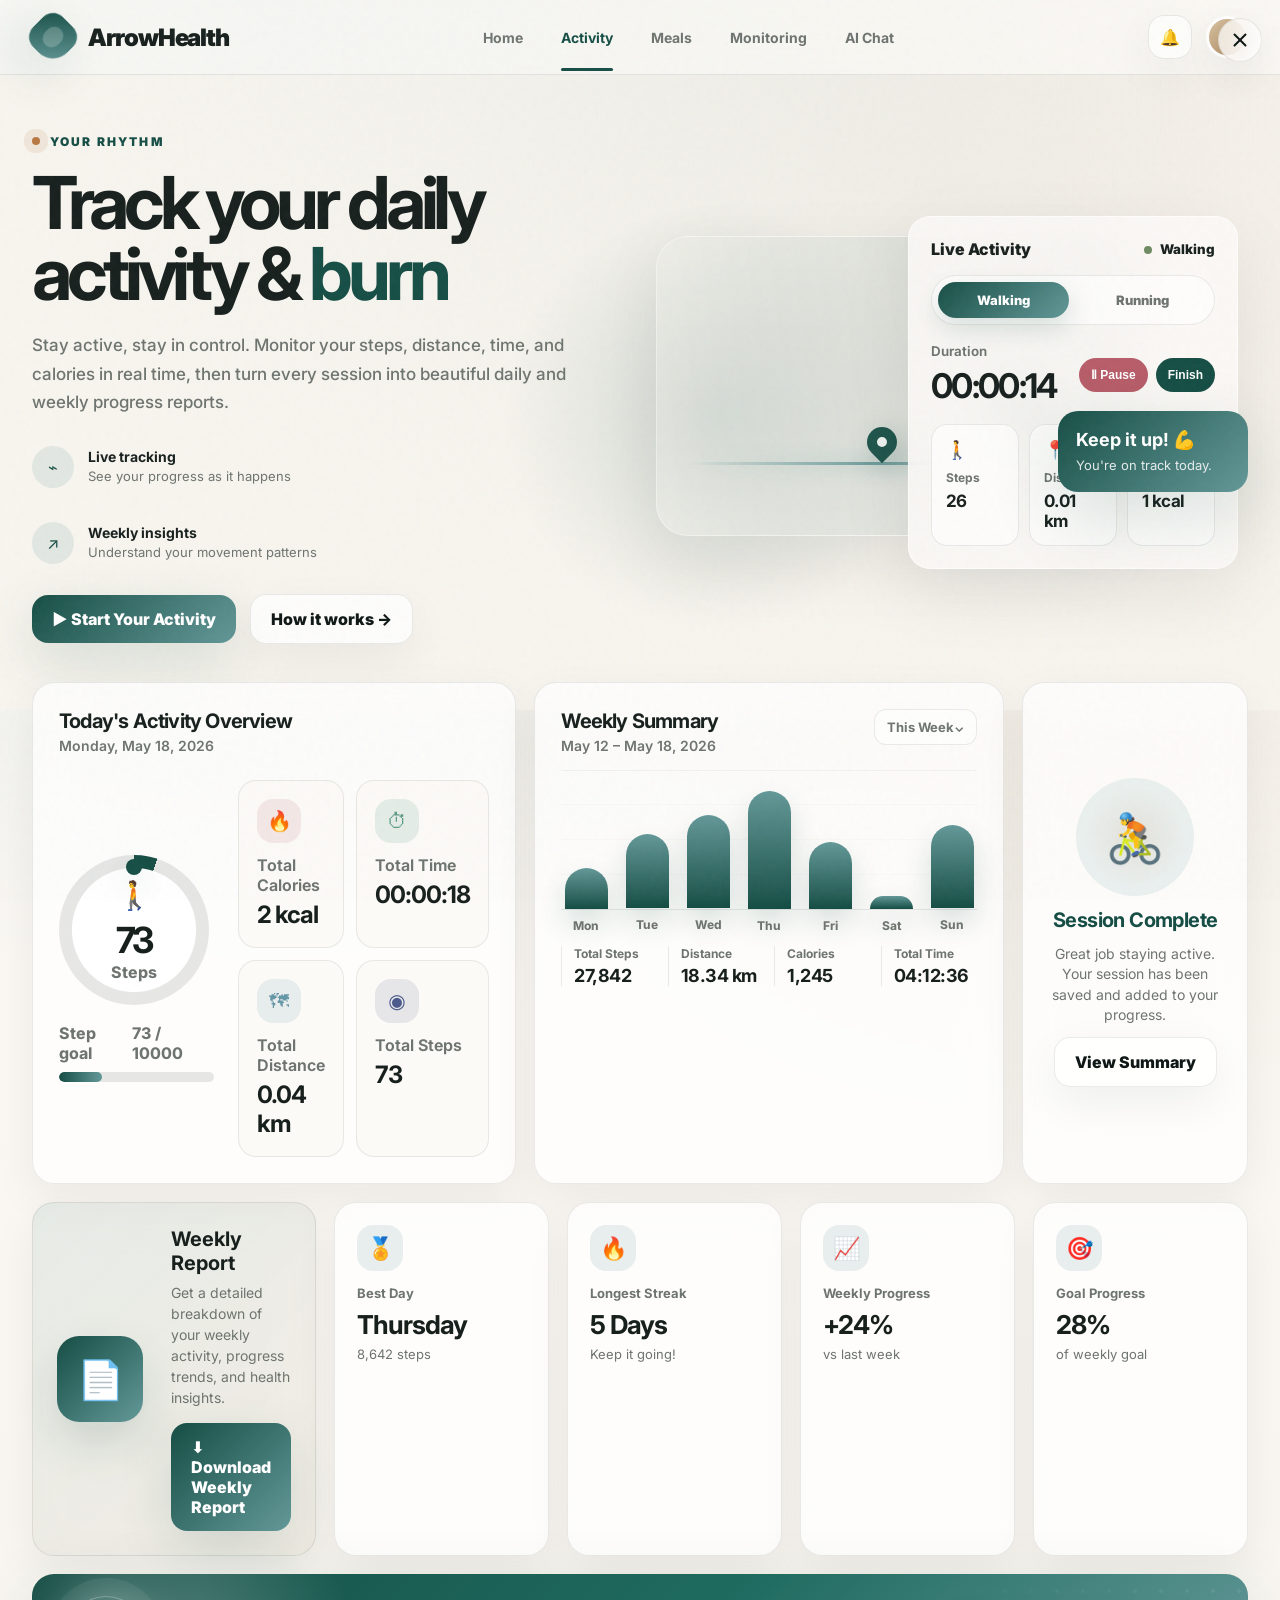
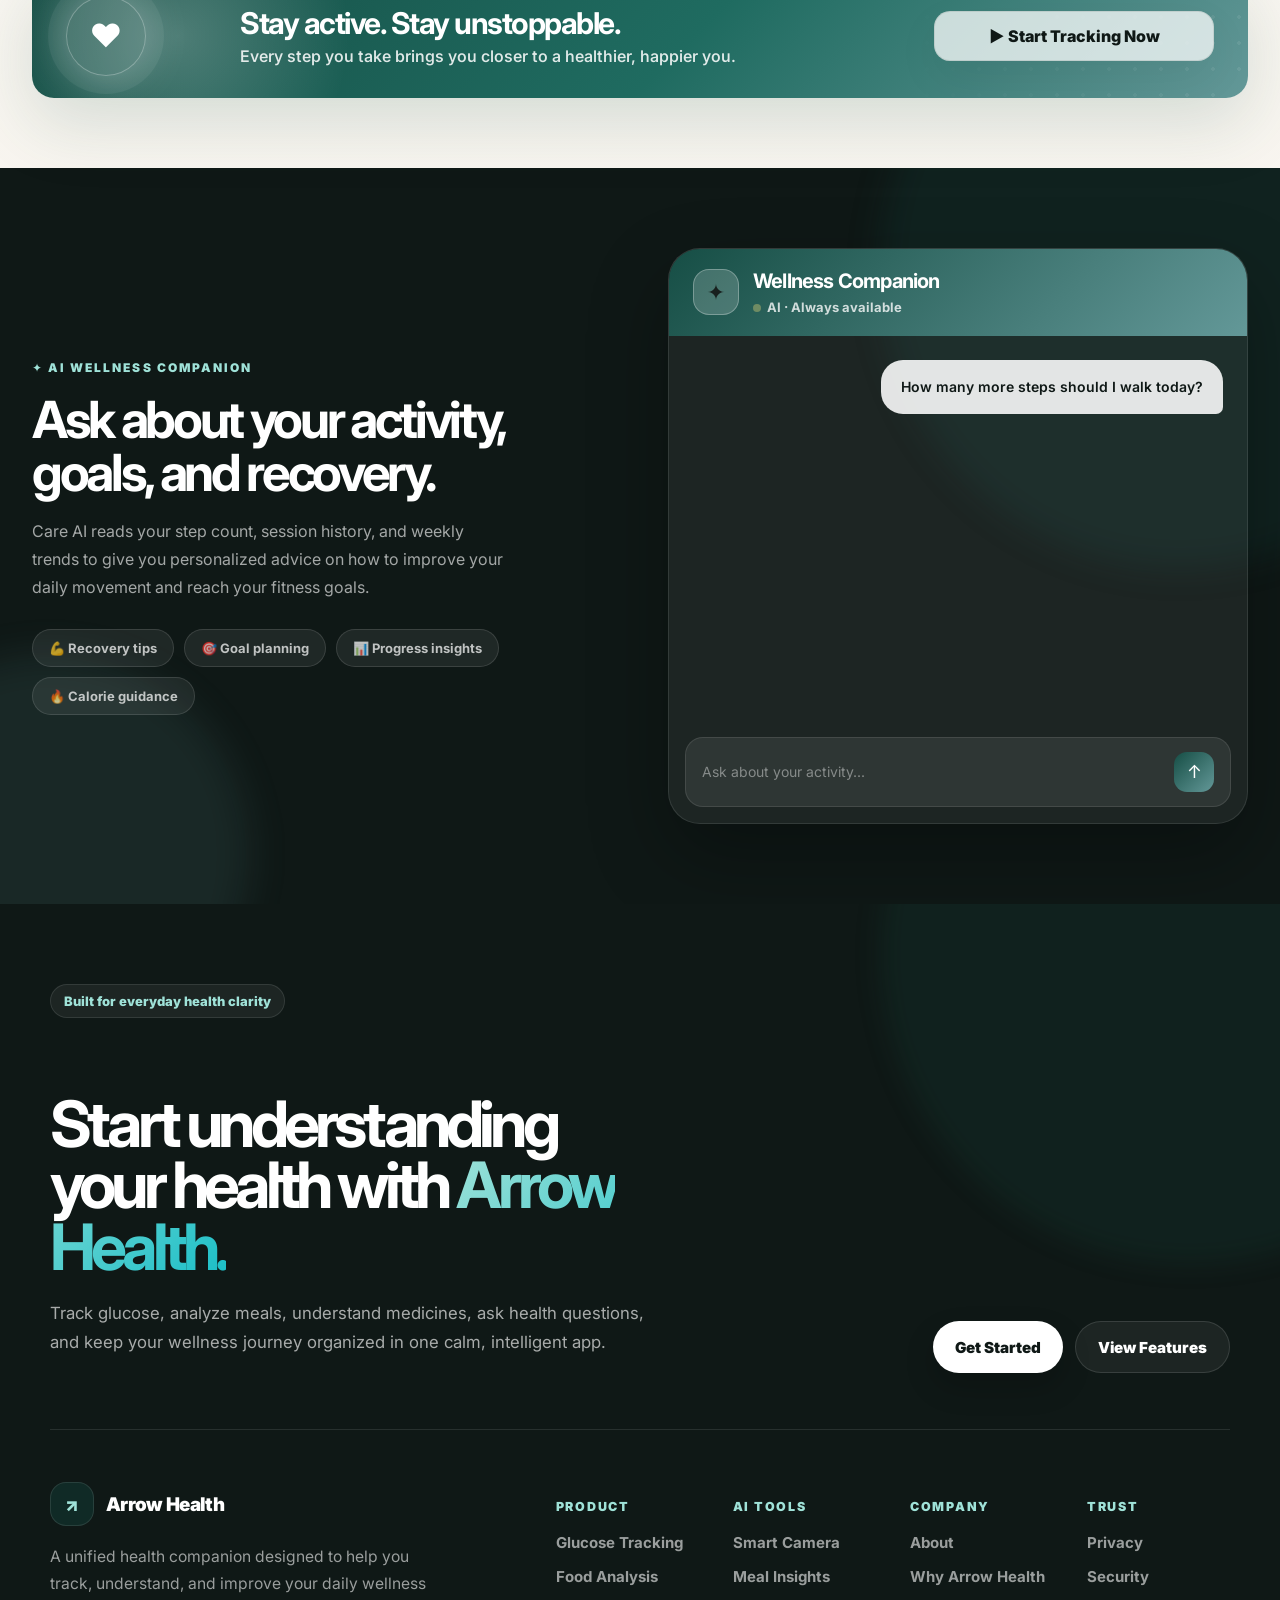
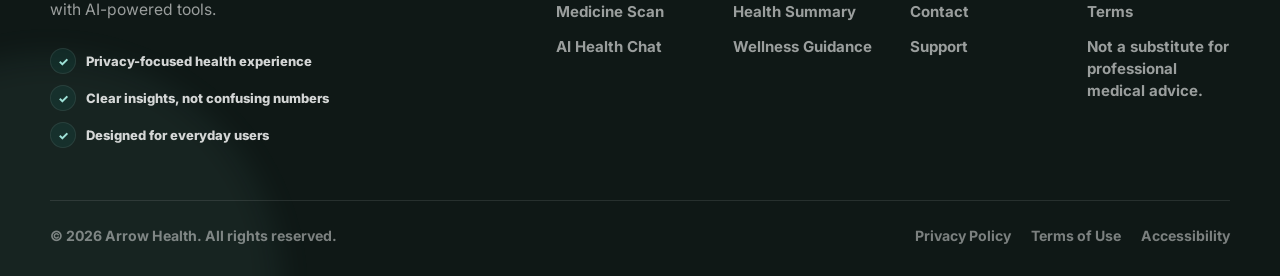
==== activity.html @ 24acc3f2 "added some improved features" ====
<!DOCTYPE html>
<html lang="en">
<head>
  <meta charset="UTF-8" />
  <meta name="viewport" content="width=device-width, initial-scale=1.0" />
  <title>ArrowHealth — Activity Tracking</title>
  <link rel="preconnect" href="https://fonts.googleapis.com">
  <link rel="preconnect" href="https://fonts.gstatic.com" crossorigin>
  <link href="https://fonts.googleapis.com/css2?family=Inter:wght@400;500;600;700;800;900&display=swap" rel="stylesheet">
  <style>
    :root {
      --bg-main: #F8F5EF;
      --bg-soft: #FCFAF7;
      --surface: #FFFFFF;
      --text-main: #18201E;
      --text-muted: #6E746F;
      --border-soft: rgba(24, 32, 30, 0.09);
      --brand-primary: #164E45;
      --brand-secondary: #A9855A;
      --brand-dark: #0F1816;
      --brand-glow: rgba(22, 78, 69, 0.16);
      --hero-active-color: #639898;
      --heart: #B75D69;
      --sleep: #4D5B8C;
      --activity: #B87942;
      --nutrition: #6F8B63;
      --hydration: #6697A7;
      --medicine: #5B9A86;
      --mood: #9A7BA8;
      --reports: #6D7680;
      --score: #B59B4A;
      --radius-lg: 32px;
      --radius-md: 22px;
      --radius-sm: 14px;
      --shadow-soft: 0 24px 70px rgba(15, 24, 22, 0.08);
      --shadow-card: 0 16px 45px rgba(15, 24, 22, 0.06);
    }

    * { box-sizing: border-box; }
    html { scroll-behavior: smooth; }

    body {
      margin: 0;
      font-family: Inter, system-ui, -apple-system, BlinkMacSystemFont, "Segoe UI", sans-serif;
      background:
        radial-gradient(circle at 20% 0%, rgba(99, 152, 152, 0.18), transparent 28%),
        radial-gradient(circle at 82% 10%, rgba(169, 133, 90, 0.14), transparent 26%),
        linear-gradient(180deg, var(--bg-soft) 0%, var(--bg-main) 56%, #F2EEE6 100%);
      color: var(--text-main);
      overflow-x: hidden;
    }

    a { color: inherit; text-decoration: none; }

    .page-noise {
      position: fixed;
      inset: 0;
      pointer-events: none;
      z-index: 50;
      opacity: 0.035;
      background-image: url("data:image/svg+xml,%3Csvg viewBox='0 0 200 200' xmlns='http://www.w3.org/2000/svg'%3E%3Cfilter id='n'%3E%3CfeTurbulence type='fractalNoise' baseFrequency='.8' numOctaves='3' stitchTiles='stitch'/%3E%3C/filter%3E%3Crect width='100%25' height='100%25' filter='url(%23n)'/%3E%3C/svg%3E");
    }

    /* ─── Close Button ─── */
    .close-btn {
      position: fixed;
      top: 18px;
      right: 18px;
      width: 44px;
      height: 44px;
      border-radius: 50%;
      background: rgba(255,255,255,0.72);
      border: 1px solid var(--border-soft);
      display: flex;
      align-items: center;
      justify-content: center;
      color: var(--brand-dark);
      z-index: 100;
      transition: all 0.3s cubic-bezier(0.4, 0, 0.2, 1);
      cursor: pointer;
      backdrop-filter: blur(12px);
      box-shadow: var(--shadow-card);
    }
    .close-btn:hover {
      background: var(--brand-primary);
      color: #fff;
      transform: rotate(90deg) scale(1.1);
      border-color: transparent;
      box-shadow: 0 12px 32px var(--brand-glow);
    }

    /* ─── Navbar ─── */
    .navbar {
      position: sticky;
      top: 0;
      z-index: 40;
      background: rgba(252, 250, 247, 0.78);
      backdrop-filter: blur(24px);
      border-bottom: 1px solid var(--border-soft);
    }

    .nav-inner {
      width: min(1320px, calc(100% - 64px));
      margin: 0 auto;
      height: 74px;
      display: flex;
      align-items: center;
      justify-content: space-between;
      gap: 28px;
    }

    .brand {
      display: flex;
      align-items: center;
      gap: 14px;
      font-size: 24px;
      font-weight: 900;
      letter-spacing: -0.045em;
    }

    .brand-mark {
      width: 42px;
      height: 42px;
      position: relative;
      border-radius: 14px 14px 20px 14px;
      background: linear-gradient(135deg, var(--brand-primary), var(--hero-active-color));
      box-shadow: 0 18px 48px var(--brand-glow);
      transform: rotate(45deg);
    }
    .brand-mark::after {
      content: "";
      position: absolute;
      inset: 10px 12px;
      border-radius: 999px;
      background: var(--bg-soft);
      opacity: 0.22;
    }

    .nav-links {
      display: flex;
      align-items: center;
      gap: 38px;
      color: var(--text-muted);
      font-size: 14px;
      font-weight: 700;
    }
    .nav-links a { position: relative; transition: color .25s ease; }
    .nav-links a:hover, .nav-links a.active { color: var(--brand-primary); }
    .nav-links a.active::after {
      content: "";
      position: absolute;
      left: 0; right: 0;
      bottom: -25px;
      height: 3px;
      border-radius: 999px;
      background: var(--brand-primary);
    }

    .nav-actions { display: flex; align-items: center; gap: 14px; }

    .icon-btn {
      width: 44px; height: 44px;
      border: 1px solid var(--border-soft);
      background: rgba(255,255,255,.56);
      border-radius: 16px;
      display: grid;
      place-items: center;
      color: var(--brand-dark);
      box-shadow: var(--shadow-card);
    }
    .profile-dot {
      width: 42px; height: 42px;
      border-radius: 50%;
      background: linear-gradient(135deg, #D9C3A2, var(--brand-secondary));
      border: 3px solid var(--surface);
      box-shadow: var(--shadow-card);
    }

    .btn {
      display: inline-flex;
      align-items: center;
      justify-content: center;
      gap: 10px;
      border: 0;
      cursor: pointer;
      border-radius: 16px;
      padding: 14px 20px;
      font-weight: 850;
      color: var(--brand-dark);
      background: rgba(255,255,255,.74);
      border: 1px solid var(--border-soft);
      box-shadow: var(--shadow-card);
      transition: transform .25s ease, box-shadow .25s ease;
    }
    .btn:hover { transform: translateY(-2px); box-shadow: 0 22px 60px rgba(15,24,22,.1); }
    .btn-primary {
      color: #fff;
      background: linear-gradient(135deg, var(--brand-primary), var(--hero-active-color));
      border: 0;
      box-shadow: 0 18px 54px var(--brand-glow);
    }

    /* ─── Hero ─── */
    .hero {
      position: relative;
      min-height: 520px;
      overflow: hidden;
      background:
        linear-gradient(90deg, rgba(248,245,239,.98) 0%, rgba(248,245,239,.78) 34%, rgba(248,245,239,.34) 68%, rgba(248,245,239,.1) 100%),
        linear-gradient(180deg, rgba(248,245,239,0) 0%, var(--bg-main) 100%),
        url("https://images.unsplash.com/photo-1500530855697-b586d89ba3ee?auto=format&fit=crop&w=2200&q=86") center right / cover;
    }
    .hero::before {
      content: "";
      position: absolute;
      inset: 0;
      background: radial-gradient(circle at 56% 54%, rgba(22,78,69,.15), transparent 27%);
      pointer-events: none;
    }

    .container { width: min(1320px, calc(100% - 64px)); margin: 0 auto; }

    .hero-inner {
      position: relative;
      z-index: 2;
      display: grid;
      grid-template-columns: 0.92fr 1.08fr;
      gap: 42px;
      align-items: center;
      min-height: 520px;
      padding: 54px 0 66px;
    }

    .eyebrow {
      display: inline-flex;
      align-items: center;
      gap: 10px;
      color: var(--brand-primary);
      font-size: 12px;
      letter-spacing: .18em;
      text-transform: uppercase;
      font-weight: 900;
      margin-bottom: 18px;
    }
    .eyebrow::before {
      content: "";
      width: 8px; height: 8px;
      border-radius: 50%;
      background: var(--activity);
      box-shadow: 0 0 0 8px rgba(184,121,66,.12);
    }

    h1 {
      margin: 0;
      font-size: clamp(48px, 5.7vw, 78px);
      line-height: .98;
      letter-spacing: -.07em;
      max-width: 680px;
    }
    h1 span { color: var(--brand-primary); }

    .hero-copy {
      margin: 22px 0 30px;
      max-width: 560px;
      color: var(--text-muted);
      font-size: 17px;
      line-height: 1.65;
      font-weight: 500;
    }

    .hero-feature-row { display: flex; gap: 34px; margin-bottom: 30px; flex-wrap: wrap; }
    .hero-feature { display: grid; grid-template-columns: 42px 1fr; gap: 14px; align-items: center; min-width: 210px; }
    .hero-feature-icon {
      width: 42px; height: 42px;
      display: grid; place-items: center;
      border-radius: 50%;
      color: var(--brand-primary);
      background: rgba(99,152,152,.15);
    }
    .hero-feature strong { display: block; margin-bottom: 3px; font-size: 14px; }
    .hero-feature span { display: block; color: var(--text-muted); font-size: 13px; line-height: 1.35; }

    .hero-actions { display: flex; align-items: center; gap: 14px; flex-wrap: wrap; }

    .hero-visual { position: relative; min-height: 420px; }
    .runner-wrap { position: absolute; inset: 0; display: flex; align-items: center; justify-content: center; }
    .runner-card {
      width: 470px; height: 300px;
      border-radius: var(--radius-lg);
      background:
        linear-gradient(180deg, rgba(255,255,255,.02), rgba(255,255,255,.08)),
        url("https://images.unsplash.com/photo-1476480862126-209bfaa8edc8?auto=format&fit=crop&w=1200&q=86") center / cover;
      box-shadow: var(--shadow-soft);
      overflow: hidden;
      position: relative;
      transform: translateX(-40px);
      animation: softFloat 7s ease-in-out infinite;
      border: 1px solid rgba(255,255,255,.4);
    }
    .runner-card::after {
      content: "";
      position: absolute;
      inset: 0;
      background: linear-gradient(90deg, rgba(248,245,239,.08), rgba(22,78,69,.16));
    }

    .route-line {
      position: absolute;
      left: 30px; right: 70px; bottom: 70px;
      height: 3px;
      background: linear-gradient(90deg, transparent, var(--hero-active-color), transparent);
      filter: drop-shadow(0 0 10px var(--hero-active-color));
      opacity: .9;
      animation: routeGlow 2.8s ease-in-out infinite;
    }
    .map-pin {
      position: absolute;
      width: 30px; height: 30px;
      border-radius: 50% 50% 50% 0;
      transform: rotate(-45deg);
      background: var(--brand-primary);
      box-shadow: 0 10px 28px rgba(22,78,69,.28);
      animation: pinBounce 2s ease-in-out infinite;
    }
    .map-pin::after {
      content: "";
      position: absolute;
      width: 10px; height: 10px;
      border-radius: 50%;
      background: #fff;
      left: 10px; top: 10px;
    }
    .pin-1 { left: 210px; bottom: 78px; }
    .pin-2 { right: 92px; bottom: 118px; animation-delay: .5s; }

    .live-card {
      position: absolute;
      right: 10px; top: 40px;
      width: 330px;
      padding: 22px;
      border-radius: var(--radius-md);
      background: rgba(252,250,247,.86);
      backdrop-filter: blur(24px);
      border: 1px solid rgba(255,255,255,.66);
      box-shadow: var(--shadow-soft);
      animation: floatCard 6s ease-in-out infinite;
    }
    .live-head {
      display: flex;
      justify-content: space-between;
      align-items: center;
      margin-bottom: 16px;
      font-weight: 850;
    }
    .status-dot {
      width: 8px; height: 8px;
      border-radius: 50%;
      background: var(--nutrition);
      display: inline-block;
      margin-right: 8px;
      animation: pulse 2s infinite;
    }
    .toggle {
      display: grid;
      grid-template-columns: 1fr 1fr;
      gap: 8px;
      padding: 6px;
      border-radius: 999px;
      border: 1px solid var(--border-soft);
      background: rgba(255,255,255,.66);
      margin-bottom: 18px;
    }
    .toggle span {
      padding: 10px 18px;
      border-radius: 999px;
      text-align: center;
      color: var(--text-muted);
      font-weight: 850;
      font-size: 13px;
    }
    .toggle span.active {
      color: #fff;
      background: linear-gradient(135deg, var(--brand-primary), var(--hero-active-color));
      box-shadow: 0 10px 24px var(--brand-glow);
    }
    .duration-row { display: flex; align-items: center; justify-content: space-between; gap: 18px; margin-bottom: 18px; }
    .duration small { display: block; color: var(--text-muted); margin-bottom: 6px; font-weight: 650; }
    .duration strong { display: block; font-size: 34px; letter-spacing: -.05em; }
    .mini-btns { display: flex; gap: 8px; }
    .mini-btn { padding: 10px 12px; border-radius: 999px; font-size: 12px; font-weight: 850; border: 0; cursor: pointer; }
    .mini-btn.stop { color: #fff; background: var(--heart); }
    .mini-btn.finish { color: #fff; background: var(--brand-primary); }
    .live-metrics { display: grid; grid-template-columns: repeat(3,1fr); gap: 10px; }
    .live-metric { padding: 14px; border-radius: 16px; background: rgba(255,255,255,.68); border: 1px solid var(--border-soft); }
    .live-metric .ico { color: var(--brand-primary); font-size: 18px; margin-bottom: 10px; }
    .live-metric span { display: block; color: var(--text-muted); font-size: 12px; margin-bottom: 6px; font-weight: 700; }
    .live-metric strong { font-size: 17px; letter-spacing: -.03em; }

    .note-card {
      position: absolute;
      right: 0; top: 235px;
      width: 190px;
      padding: 18px;
      border-radius: 20px;
      color: #fff;
      background: linear-gradient(135deg, var(--brand-primary), var(--hero-active-color));
      box-shadow: 0 24px 70px var(--brand-glow);
      animation: floatCard 6s ease-in-out infinite reverse;
    }
    .note-card strong { display: block; margin-bottom: 6px; font-size: 18px; }
    .note-card span { display: block; font-size: 13px; line-height: 1.4; opacity: .86; }

    /* ─── Dashboard ─── */
    .dashboard {
      padding: 30px 0 70px;
      margin-top: -58px;
      position: relative;
      z-index: 4;
    }
    .grid-top { display: grid; grid-template-columns: 1fr 1fr .48fr; gap: 18px; align-items: stretch; }
    .card {
      background: rgba(255,255,255,.74);
      border: 1px solid var(--border-soft);
      border-radius: var(--radius-md);
      box-shadow: var(--shadow-card);
      backdrop-filter: blur(20px);
    }
    .overview-card { padding: 26px; min-height: 258px; }
    .card-title { margin: 0 0 4px; font-size: 20px; letter-spacing: -.04em; }
    .card-subtitle { color: var(--text-muted); font-size: 14px; font-weight: 600; }

    .overview-layout { display: grid; grid-template-columns: 155px 1fr; gap: 24px; align-items: center; margin-top: 26px; }
    .step-ring {
      width: 150px; height: 150px;
      border-radius: 50%;
      display: grid; place-items: center;
      background:
        radial-gradient(circle at center, var(--surface) 58%, transparent 59%),
        conic-gradient(var(--brand-primary) 0deg 18deg, rgba(24,32,30,.1) 18deg 360deg);
      position: relative;
    }
    .step-ring::after {
      content: "";
      position: absolute;
      width: 16px; height: 16px;
      border-radius: 50%;
      background: var(--brand-primary);
      top: 4px;
      left: 50%;
      transform: translateX(-50%);
      box-shadow: 0 10px 28px var(--brand-glow);
    }
    .ring-content { text-align: center; }
    .ring-content .icon { font-size: 28px; color: var(--brand-primary); margin-bottom: 6px; }
    .ring-content strong { display: block; font-size: 36px; letter-spacing: -.06em; }
    .ring-content span { color: var(--text-muted); font-weight: 750; }

    .overview-mini-grid { display: grid; grid-template-columns: 1fr 1fr; gap: 12px; }
    .overview-mini { padding: 18px; border-radius: 18px; border: 1px solid var(--border-soft); background: var(--bg-soft); }
    .overview-mini .mini-icon { width: 44px; height: 44px; border-radius: 16px; display: grid; place-items: center; margin-bottom: 12px; font-size: 20px; }
    .calorie-icon { background: rgba(183,93,105,.12); color: var(--heart); }
    .time-icon { background: rgba(91,154,134,.15); color: var(--medicine); }
    .distance-icon { background: rgba(102,151,167,.14); color: var(--hydration); }
    .steps-icon { background: rgba(77,91,140,.13); color: var(--sleep); }
    .overview-mini span { display: block; color: var(--text-muted); font-weight: 650; margin-bottom: 5px; }
    .overview-mini strong { font-size: 24px; letter-spacing: -.04em; }

    .goal-row { margin-top: 18px; }
    .goal-head { display: flex; justify-content: space-between; color: var(--text-muted); font-weight: 750; margin-bottom: 9px; }
    .progress-track { height: 10px; border-radius: 999px; background: rgba(24,32,30,.1); overflow: hidden; }
    .progress-track span { display: block; height: 100%; width: 0; border-radius: inherit; background: linear-gradient(90deg, var(--brand-primary), var(--hero-active-color)); }

    .weekly-card { padding: 26px; min-height: 258px; }
    .weekly-head { display: flex; align-items: start; justify-content: space-between; gap: 20px; margin-bottom: 16px; }
    .select-pill { padding: 9px 12px; border-radius: 12px; border: 1px solid var(--border-soft); color: var(--text-muted); font-size: 13px; font-weight: 700; background: rgba(255,255,255,.6); }

    .bar-chart {
      height: 140px;
      display: grid;
      grid-template-columns: repeat(7,1fr);
      align-items: end;
      gap: 18px;
      padding: 10px 4px 0;
      border-bottom: 1px solid var(--border-soft);
      border-top: 1px solid rgba(24,32,30,.05);
      background: repeating-linear-gradient(to top, transparent, transparent 34px, rgba(24,32,30,.04) 35px);
    }
    .bar {
      position: relative;
      border-radius: 999px 999px 8px 8px;
      background: linear-gradient(180deg, var(--hero-active-color), var(--brand-primary));
      min-height: 10px;
      box-shadow: 0 14px 28px var(--brand-glow);
      transform-origin: bottom;
      transform: scaleY(0);
      opacity: 0;
    }
    .bar.animate { animation: barRise 1.2s ease forwards; }
    .bar::after {
      content: attr(data-day);
      position: absolute;
      left: 50%;
      bottom: -24px;
      transform: translateX(-50%);
      font-size: 12px;
      color: var(--text-muted);
      font-weight: 750;
    }

    .weekly-summary-row { display: grid; grid-template-columns: repeat(4,1fr); gap: 10px; margin-top: 36px; }
    .weekly-stat { padding-left: 12px; border-left: 1px solid var(--border-soft); }
    .weekly-stat span { display: block; color: var(--text-muted); font-size: 12px; margin-bottom: 4px; font-weight: 700; }
    .weekly-stat strong { font-size: 18px; letter-spacing: -.03em; }

    .session-card { padding: 24px; display: flex; flex-direction: column; align-items: center; justify-content: center; text-align: center; gap: 12px; min-height: 258px; }
    .session-illustration {
      width: 118px; height: 118px;
      border-radius: 50%;
      background: radial-gradient(circle, rgba(184,121,66,.12), transparent 60%), rgba(99,152,152,.12);
      display: grid; place-items: center;
      font-size: 48px;
      animation: wheelSpin 5s linear infinite;
    }
    .session-card h3 { color: var(--brand-primary); margin: 0; font-size: 20px; letter-spacing: -.03em; }
    .session-card p { margin: 0; color: var(--text-muted); font-size: 14px; line-height: 1.45; max-width: 220px; }

    .grid-bottom { margin-top: 18px; display: grid; grid-template-columns: 1.2fr repeat(4,1fr); gap: 18px; }
    .download-card { padding: 24px; display: grid; grid-template-columns: 92px 1fr; gap: 22px; align-items: center; background: linear-gradient(135deg, rgba(99,152,152,.12), rgba(169,133,90,.08)); }
    .report-icon { width: 86px; height: 86px; display: grid; place-items: center; border-radius: 22px; color: #fff; background: linear-gradient(135deg, var(--brand-primary), var(--hero-active-color)); box-shadow: 0 20px 44px var(--brand-glow); font-size: 38px; }
    .download-card h3 { margin: 0 0 7px; font-size: 20px; }
    .download-card p { margin: 0 0 15px; color: var(--text-muted); font-size: 14px; line-height: 1.5; }

    .small-stat { padding: 22px; min-height: 132px; }
    .small-stat .badge-icon { width: 46px; height: 46px; display: grid; place-items: center; border-radius: 16px; margin-bottom: 14px; background: rgba(99,152,152,.14); color: var(--brand-primary); font-size: 22px; }
    .small-stat span { display: block; color: var(--text-muted); font-size: 13px; font-weight: 700; margin-bottom: 8px; }
    .small-stat strong { font-size: 26px; letter-spacing: -.04em; }
    .small-stat p { margin: 6px 0 0; color: var(--text-muted); font-size: 13px; }

    .cta-strip {
      margin-top: 18px;
      min-height: 120px;
      border-radius: var(--radius-md);
      overflow: hidden;
      display: grid;
      grid-template-columns: 150px 1fr 280px;
      gap: 24px;
      align-items: center;
      padding: 22px 34px;
      color: #fff;
      background:
        radial-gradient(circle at 12% 50%, rgba(255,255,255,.23), transparent 16%),
        linear-gradient(135deg, var(--brand-primary), #1F6B60 54%, var(--hero-active-color));
      box-shadow: 0 24px 70px var(--brand-glow);
      position: relative;
    }
    .cta-strip::after {
      content: "";
      position: absolute;
      right: 0; bottom: 0;
      width: 360px; height: 120px;
      background-image: radial-gradient(circle, rgba(255,255,255,.3) 2px, transparent 2px);
      background-size: 26px 26px;
      opacity: .25;
      mask-image: linear-gradient(90deg, transparent, #000);
    }
    .heart-orb {
      width: 80px; height: 80px;
      border-radius: 50%;
      display: grid; place-items: center;
      background: rgba(255,255,255,.16);
      border: 1px solid rgba(255,255,255,.28);
      box-shadow: 0 0 0 18px rgba(255,255,255,.06), 0 0 44px rgba(255,255,255,.34);
      font-size: 32px;
      animation: heartPulse 2.2s ease-in-out infinite;
    }
    .cta-strip h2 { margin: 0 0 5px; font-size: 30px; letter-spacing: -.05em; }
    .cta-strip p { margin: 0; opacity: .86; font-weight: 550; }

    /* ─── AI Companion Chat Section ─── */
    .ai-section {
      padding: 80px 0;
      background: var(--brand-dark);
      position: relative;
      overflow: hidden;
    }
    .ai-section::before {
      content: "";
      position: absolute;
      width: 600px; height: 600px;
      right: -200px; top: -200px;
      border-radius: 50%;
      background: rgba(22,78,69,.2);
      filter: blur(16px);
      pointer-events: none;
    }
    .ai-section::after {
      content: "";
      position: absolute;
      width: 400px; height: 400px;
      left: -150px; bottom: -150px;
      border-radius: 50%;
      background: rgba(99,152,152,.12);
      filter: blur(18px);
      pointer-events: none;
    }
    .ai-inner {
      position: relative;
      z-index: 2;
      display: grid;
      grid-template-columns: 1fr 1fr;
      gap: 56px;
      align-items: center;
    }
    .ai-label {
      display: inline-flex;
      align-items: center;
      gap: 8px;
      color: #9FE2D8;
      font-size: 12px;
      letter-spacing: .17em;
      text-transform: uppercase;
      font-weight: 900;
      margin-bottom: 18px;
    }
    .ai-section h2 {
      color: #fff;
      font-size: clamp(32px, 4vw, 56px);
      line-height: 1.04;
      letter-spacing: -.065em;
      margin: 0 0 18px;
      max-width: 500px;
    }
    .ai-section p {
      color: rgba(255,255,255,.62);
      line-height: 1.75;
      font-size: 16px;
      max-width: 480px;
      margin: 0 0 28px;
    }
    .ai-chip-row { display: flex; flex-wrap: wrap; gap: 10px; }
    .ai-chip {
      padding: 10px 16px;
      border-radius: 999px;
      background: rgba(255,255,255,.07);
      border: 1px solid rgba(255,255,255,.12);
      color: rgba(255,255,255,.72);
      font-size: 13px;
      font-weight: 700;
    }

    /* ─── Chat UI ─── */
    .chat-panel {
      border-radius: 32px;
      overflow: hidden;
      background: rgba(255,255,255,.06);
      border: 1px solid rgba(255,255,255,.1);
      box-shadow: 0 32px 80px rgba(0,0,0,.3);
    }
    .chat-header {
      padding: 20px 24px;
      background: linear-gradient(135deg, #164E45, #639898);
      display: flex;
      align-items: center;
      gap: 14px;
    }
    .chat-ai-logo {
      width: 46px; height: 46px;
      border-radius: 16px;
      background: rgba(255,255,255,.18);
      border: 1px solid rgba(255,255,255,.28);
      display: grid; place-items: center;
      font-size: 22px;
    }
    .chat-header h3 { margin: 0 0 3px; color: #fff; font-size: 20px; letter-spacing: -.04em; }
    .chat-header span { color: rgba(255,255,255,.78); font-size: 13px; font-weight: 700; }
    .pulse-dot {
      width: 8px; height: 8px;
      border-radius: 50%;
      background: #6F8B63;
      display: inline-block;
      margin-right: 6px;
      animation: actPulse 2s infinite;
    }
    .chat-messages {
      padding: 24px;
      display: grid;
      gap: 14px;
      min-height: 260px;
    }
    .chat-bubble {
      padding: 16px 20px;
      border-radius: 22px;
      line-height: 1.6;
      font-size: 14px;
      font-weight: 600;
      max-width: 85%;
      opacity: 0;
      transform: translateY(16px) scale(.98);
    }
    .chat-bubble.user {
      margin-left: auto;
      color: var(--brand-dark);
      background: rgba(255,255,255,.88);
      border-bottom-right-radius: 7px;
    }
    .chat-bubble.ai {
      color: rgba(255,255,255,.92);
      background: rgba(22,78,69,.62);
      border: 1px solid rgba(255,255,255,.1);
      border-bottom-left-radius: 7px;
    }
    .chat-bubble.ai strong { color: #9FE2D8; }
    .chat-bubble.visible {
      animation: chatIn .7s cubic-bezier(0.34, 1.56, 0.64, 1) forwards;
    }
    .chat-input-row {
      margin: 0 16px 16px;
      padding: 14px 16px;
      border-radius: 18px;
      background: rgba(255,255,255,.08);
      border: 1px solid rgba(255,255,255,.1);
      display: flex;
      gap: 12px;
      align-items: center;
      color: rgba(255,255,255,.42);
      font-size: 14px;
    }
    .send-orb {
      width: 40px; height: 40px;
      border-radius: 13px;
      background: linear-gradient(135deg, var(--brand-primary), var(--hero-active-color));
      display: grid; place-items: center;
      color: #fff;
      font-size: 18px;
      margin-left: auto;
      flex-shrink: 0;
    }

    /* ─── Footer ─── */
    .arrow-footer {
      background: var(--brand-dark);
      color: white;
      padding: 80px 24px 32px;
      position: relative;
      overflow: hidden;
    }
    .arrow-footer::before {
      content: "";
      position: absolute;
      width: 620px; height: 620px;
      right: -220px; top: -260px;
      border-radius: 50%;
      background: rgba(22,78,69,.18);
      filter: blur(12px);
      pointer-events: none;
    }
    .arrow-footer::after {
      content: "";
      position: absolute;
      width: 460px; height: 460px;
      left: -180px; bottom: -240px;
      border-radius: 50%;
      background: rgba(159,226,216,.06);
      filter: blur(16px);
      pointer-events: none;
    }
    .footer-container { width: min(1180px, 100%); margin: 0 auto; position: relative; z-index: 2; }
    .footer-top { display: grid; grid-template-columns: 1.1fr 0.9fr; gap: 48px; align-items: end; padding-bottom: 56px; border-bottom: 1px solid rgba(255,255,255,.10); }
    .footer-eyebrow { display: inline-flex; align-items: center; gap: 8px; padding: 8px 13px; border-radius: 999px; background: rgba(255,255,255,.06); border: 1px solid rgba(255,255,255,.10); color: #9FE2D8; font-size: 13px; font-weight: 850; margin-bottom: 22px; }
    .footer-title { font-size: clamp(2.4rem, 5vw, 5.2rem); line-height: 0.96; letter-spacing: -0.075em; max-width: 780px; margin-bottom: 22px; font-weight: 700; }
    .footer-title span { background: linear-gradient(135deg, #9FE2D8, #18BEC7); -webkit-background-clip: text; -webkit-text-fill-color: transparent; background-clip: text; }
    .footer-description { color: rgba(255,255,255,.64); font-size: 1.05rem; line-height: 1.7; max-width: 620px; }
    .footer-cta-area { display: flex; justify-content: flex-end; gap: 12px; flex-wrap: wrap; }
    .footer-btn { display: inline-flex; align-items: center; justify-content: center; min-height: 52px; padding: 0 22px; border-radius: 999px; text-decoration: none; font-weight: 900; font-size: 0.95rem; transition: transform .25s ease, box-shadow .25s ease; white-space: nowrap; }
    .footer-btn.primary { background: white; color: var(--brand-dark); box-shadow: 0 14px 30px rgba(0,0,0,.2); }
    .footer-btn.primary:hover { transform: translateY(-2px); box-shadow: 0 18px 40px rgba(0,0,0,.3); }
    .footer-btn.secondary { color: white; background: rgba(255,255,255,.06); border: 1px solid rgba(255,255,255,.12); }
    .footer-btn.secondary:hover { transform: translateY(-2px); background: rgba(255,255,255,.10); }
    .footer-main { display: grid; grid-template-columns: 1.2fr 1.8fr; gap: 56px; padding: 52px 0; border-bottom: 1px solid rgba(255,255,255,.10); }
    .footer-brand { max-width: 390px; }
    .footer-logo { display: flex; align-items: center; gap: 12px; font-size: 1.18rem; font-weight: 950; letter-spacing: -0.035em; margin-bottom: 18px; }
    .footer-logo-mark { width: 44px; height: 44px; border-radius: 16px; display: grid; place-items: center; background: rgba(22,78,69,.35); border: 1px solid rgba(255,255,255,.10); color: #9FE2D8; font-weight: 950; font-size: 18px; }
    .footer-brand p { color: rgba(255,255,255,.58); font-size: 0.98rem; line-height: 1.7; margin-bottom: 24px; }
    .footer-trust-list { display: grid; gap: 11px; }
    .footer-trust-item { display: flex; align-items: center; gap: 10px; color: rgba(255,255,255,.82); font-size: 13px; font-weight: 800; }
    .footer-trust-dot { width: 26px; height: 26px; border-radius: 50%; display: grid; place-items: center; background: rgba(22,78,69,.30); color: #9FE2D8; border: 1px solid rgba(255,255,255,.08); font-size: 12px; flex: 0 0 auto; }
    .footer-links-grid { display: grid; grid-template-columns: repeat(4,1fr); gap: 34px; }
    .footer-col h4 { font-size: 0.78rem; text-transform: uppercase; letter-spacing: 0.14em; color: #9FE2D8; margin-bottom: 18px; font-weight: 900; }
    .footer-col a, .footer-col span { display: block; color: rgba(255,255,255,.58); text-decoration: none; font-size: 0.94rem; font-weight: 700; margin-bottom: 13px; line-height: 1.45; transition: color .2s ease, transform .2s ease; }
    .footer-col a:hover { color: white; transform: translateX(2px); }
    .footer-bottom-bar { display: flex; justify-content: space-between; align-items: center; gap: 20px; padding-top: 26px; color: rgba(255,255,255,.45); font-size: 0.88rem; font-weight: 700; }
    .footer-bottom-links { display: flex; gap: 20px; flex-wrap: wrap; }
    .footer-bottom-links a { color: rgba(255,255,255,.45); text-decoration: none; transition: color .2s ease; }
    .footer-bottom-links a:hover { color: white; }

    /* ─── Animations ─── */
    @keyframes softFloat {
      0%, 100% { transform: translateX(-40px) translateY(0); }
      50% { transform: translateX(-40px) translateY(-14px); }
    }
    @keyframes floatCard {
      0%, 100% { transform: translateY(0); }
      50% { transform: translateY(-12px); }
    }
    @keyframes pulse {
      0% { box-shadow: 0 0 0 0 rgba(111,139,99,.58); }
      70% { box-shadow: 0 0 0 12px rgba(111,139,99,0); }
      100% { box-shadow: 0 0 0 0 rgba(111,139,99,0); }
    }
    @keyframes actPulse {
      0% { box-shadow: 0 0 0 0 rgba(111,139,99,.7); }
      70% { box-shadow: 0 0 0 10px rgba(111,139,99,0); }
      100% { box-shadow: 0 0 0 0 rgba(111,139,99,0); }
    }
    @keyframes routeGlow {
      0%, 100% { opacity: .45; transform: scaleX(.8); }
      50% { opacity: 1; transform: scaleX(1); }
    }
    @keyframes pinBounce {
      0%, 100% { translate: 0 0; }
      50% { translate: 0 -8px; }
    }
    @keyframes growWidth {
      from { width: 0; }
      to { width: 28%; }
    }
    @keyframes barRise {
      from { transform: scaleY(0); opacity: .2; }
      to { transform: scaleY(1); opacity: 1; }
    }
    @keyframes wheelSpin {
      0%, 100% { transform: rotate(0deg) scale(1); }
      50% { transform: rotate(4deg) scale(1.04); }
    }
    @keyframes heartPulse {
      0%, 100% { transform: scale(1); }
      50% { transform: scale(1.06); }
    }
    @keyframes chatIn {
      to { opacity: 1; transform: translateY(0) scale(1); }
    }
    .reveal { opacity: 0; transform: translateY(24px); animation: reveal .9s ease forwards; }
    .delay-1 { animation-delay: .12s; }
    .delay-2 { animation-delay: .24s; }
    .delay-3 { animation-delay: .36s; }
    @keyframes reveal { to { opacity: 1; transform: translateY(0); } }

    /* ─── Responsive ─── */
    @media (max-width: 1100px) {
      .nav-links { display: none; }
      .hero-inner, .ai-inner { grid-template-columns: 1fr; }
      .hero-visual { min-height: 500px; }
      .grid-top { grid-template-columns: 1fr; }
      .grid-bottom { grid-template-columns: 1fr 1fr; }
      .cta-strip { grid-template-columns: 100px 1fr; }
      .footer-top, .footer-main { grid-template-columns: 1fr; }
      .footer-cta-area { justify-content: flex-start; }
      .footer-links-grid { grid-template-columns: repeat(2,1fr); }
    }
    @media (max-width: 720px) {
      .container, .nav-inner { width: min(100% - 28px, 1320px); }
      .nav-actions .icon-btn, .nav-actions .profile-dot { display: none; }
      .hero { min-height: auto; }
      .hero-inner { min-height: auto; padding: 42px 0 70px; }
      .hero-visual { display: none; }
      h1 { font-size: 48px; }
      .overview-layout { grid-template-columns: 1fr; }
      .overview-mini-grid { grid-template-columns: 1fr; }
      .weekly-summary-row { grid-template-columns: 1fr 1fr; }
      .grid-bottom { grid-template-columns: 1fr; }
      .download-card { grid-template-columns: 1fr; }
      .cta-strip { grid-template-columns: 1fr; text-align: center; justify-items: center; }
      .footer-links-grid { grid-template-columns: 1fr; }
      .footer-bottom-bar { flex-direction: column; align-items: flex-start; }
    }
  </style>
</head>
<body>
  <div class="page-noise"></div>

  <!-- Animated Close Button -->
  <a href="index.html" class="close-btn" aria-label="Close">
    <svg width="22" height="22" viewBox="0 0 24 24" fill="none" stroke="currentColor" stroke-width="2.2" stroke-linecap="round" stroke-linejoin="round">
      <line x1="18" y1="6" x2="6" y2="18"></line>
      <line x1="6" y1="6" x2="18" y2="18"></line>
    </svg>
  </a>

  <header class="navbar">
    <div class="nav-inner">
      <a class="brand" href="index.html">
        <span class="brand-mark"></span>
        <span>ArrowHealth</span>
      </a>
      <nav class="nav-links">
        <a href="index.html">Home</a>
        <a href="#" class="active">Activity</a>
        <a href="meal_estimation.html">Meals</a>
        <a href="glucose.html">Monitoring</a>
        <a href="ai_wellness.html">AI Chat</a>
      </nav>
      <div class="nav-actions">
        <div class="icon-btn">🔔</div>
        <div class="profile-dot"></div>
      </div>
    </div>
  </header>

  <main>
    <!-- ─── Hero ─── -->
    <section class="hero">
      <div class="container hero-inner">
        <div class="hero-copy-block reveal">
          <div class="eyebrow">Your Rhythm</div>
          <h1>Track your daily activity & <span>burn</span></h1>
          <p class="hero-copy">
            Stay active, stay in control. Monitor your steps, distance, time, and calories in real time, then turn every session into beautiful daily and weekly progress reports.
          </p>
          <div class="hero-feature-row">
            <div class="hero-feature">
              <div class="hero-feature-icon">⌁</div>
              <div><strong>Live tracking</strong><span>See your progress as it happens</span></div>
            </div>
            <div class="hero-feature">
              <div class="hero-feature-icon">↗</div>
              <div><strong>Weekly insights</strong><span>Understand your movement patterns</span></div>
            </div>
          </div>
          <div class="hero-actions">
            <a href="#dashboard" class="btn btn-primary">▶ Start Your Activity</a>
            <a href="#reports" class="btn">How it works →</a>
          </div>
        </div>

        <div class="hero-visual reveal delay-1">
          <div class="runner-wrap">
            <div class="runner-card">
              <div class="route-line"></div>
              <div class="map-pin pin-1"></div>
              <div class="map-pin pin-2"></div>
            </div>
          </div>
          <div class="live-card">
            <div class="live-head">
              <span>Live Activity</span>
              <small><span class="status-dot"></span>Walking</small>
            </div>
            <div class="toggle">
              <span class="active">Walking</span>
              <span>Running</span>
            </div>
            <div class="duration-row">
              <div class="duration">
                <small>Duration</small>
                <strong>00:00:14</strong>
              </div>
              <div class="mini-btns">
                <button class="mini-btn stop">Ⅱ Pause</button>
                <button class="mini-btn finish">Finish</button>
              </div>
            </div>
            <div class="live-metrics">
              <div class="live-metric"><div class="ico">🚶</div><span>Steps</span><strong>26</strong></div>
              <div class="live-metric"><div class="ico">📍</div><span>Distance</span><strong>0.01 km</strong></div>
              <div class="live-metric"><div class="ico">🔥</div><span>Calories</span><strong>1 kcal</strong></div>
            </div>
          </div>
          <div class="note-card">
            <strong>Keep it up! 💪</strong>
            <span>You're on track today.</span>
          </div>
        </div>
      </div>
    </section>

    <!-- ─── Dashboard ─── -->
    <section class="dashboard" id="dashboard">
      <div class="container">
        <div class="grid-top">
          <article class="card overview-card reveal">
            <h2 class="card-title">Today's Activity Overview</h2>
            <div class="card-subtitle">Monday, May 18, 2026</div>
            <div class="overview-layout">
              <div>
                <div class="step-ring">
                  <div class="ring-content">
                    <div class="icon">🚶</div>
                    <strong>73</strong>
                    <span>Steps</span>
                  </div>
                </div>
                <div class="goal-row">
                  <div class="goal-head"><span>Step goal</span><span>73 / 10000</span></div>
                  <div class="progress-track"><span class="progress-bar-fill"></span></div>
                </div>
              </div>
              <div class="overview-mini-grid">
                <div class="overview-mini"><div class="mini-icon calorie-icon">🔥</div><span>Total Calories</span><strong>2 kcal</strong></div>
                <div class="overview-mini"><div class="mini-icon time-icon">⏱</div><span>Total Time</span><strong>00:00:18</strong></div>
                <div class="overview-mini"><div class="mini-icon distance-icon">🗺</div><span>Total Distance</span><strong>0.04 km</strong></div>
                <div class="overview-mini"><div class="mini-icon steps-icon">◉</div><span>Total Steps</span><strong>73</strong></div>
              </div>
            </div>
          </article>

          <article class="card weekly-card reveal delay-1">
            <div class="weekly-head">
              <div>
                <h2 class="card-title">Weekly Summary</h2>
                <div class="card-subtitle">May 12 – May 18, 2026</div>
              </div>
              <div class="select-pill">This Week⌄</div>
            </div>
            <div class="bar-chart">
              <div class="bar" data-day="Mon" style="height:32%" data-delay="0.05"></div>
              <div class="bar" data-day="Tue" style="height:58%" data-delay="0.1"></div>
              <div class="bar" data-day="Wed" style="height:73%" data-delay="0.15"></div>
              <div class="bar" data-day="Thu" style="height:92%" data-delay="0.2"></div>
              <div class="bar" data-day="Fri" style="height:52%" data-delay="0.25"></div>
              <div class="bar" data-day="Sat" style="height:10%" data-delay="0.3"></div>
              <div class="bar" data-day="Sun" style="height:65%" data-delay="0.35"></div>
            </div>
            <div class="weekly-summary-row">
              <div class="weekly-stat"><span>Total Steps</span><strong>27,842</strong></div>
              <div class="weekly-stat"><span>Distance</span><strong>18.34 km</strong></div>
              <div class="weekly-stat"><span>Calories</span><strong>1,245</strong></div>
              <div class="weekly-stat"><span>Total Time</span><strong>04:12:36</strong></div>
            </div>
          </article>

          <article class="card session-card reveal delay-2">
            <div class="session-illustration">🚴</div>
            <h3>Session Complete</h3>
            <p>Great job staying active. Your session has been saved and added to your progress.</p>
            <a href="#" class="btn">View Summary</a>
          </article>
        </div>

        <div class="grid-bottom" id="reports">
          <article class="card download-card reveal delay-1">
            <div class="report-icon">📄</div>
            <div>
              <h3>Weekly Report</h3>
              <p>Get a detailed breakdown of your weekly activity, progress trends, and health insights.</p>
              <a href="#" class="btn btn-primary">⬇ Download Weekly Report</a>
            </div>
          </article>
          <article class="card small-stat reveal delay-2"><div class="badge-icon">🏅</div><span>Best Day</span><strong>Thursday</strong><p>8,642 steps</p></article>
          <article class="card small-stat reveal delay-2"><div class="badge-icon">🔥</div><span>Longest Streak</span><strong>5 Days</strong><p>Keep it going!</p></article>
          <article class="card small-stat reveal delay-3"><div class="badge-icon">📈</div><span>Weekly Progress</span><strong>+24%</strong><p>vs last week</p></article>
          <article class="card small-stat reveal delay-3"><div class="badge-icon">🎯</div><span>Goal Progress</span><strong>28%</strong><p>of weekly goal</p></article>
        </div>

        <div class="cta-strip reveal delay-3">
          <div class="heart-orb">♥</div>
          <div>
            <h2>Stay active. Stay unstoppable.</h2>
            <p>Every step you take brings you closer to a healthier, happier you.</p>
          </div>
          <a href="#" class="btn">▶ Start Tracking Now</a>
        </div>
      </div>
    </section>

    <!-- ─── AI Chat Companion Section ─── -->
    <section class="ai-section">
      <div class="container ai-inner">
        <div>
          <div class="ai-label">✦ AI Wellness Companion</div>
          <h2>Ask about your activity, goals, and recovery.</h2>
          <p>Care AI reads your step count, session history, and weekly trends to give you personalized advice on how to improve your daily movement and reach your fitness goals.</p>
          <div class="ai-chip-row">
            <div class="ai-chip">💪 Recovery tips</div>
            <div class="ai-chip">🎯 Goal planning</div>
            <div class="ai-chip">📊 Progress insights</div>
            <div class="ai-chip">🔥 Calorie guidance</div>
          </div>
        </div>

        <div class="chat-panel" id="activity-chat">
          <div class="chat-header">
            <div class="chat-ai-logo">✦</div>
            <div>
              <h3>Wellness Companion</h3>
              <span><span class="pulse-dot"></span>AI · Always available</span>
            </div>
          </div>
          <div class="chat-messages" id="chat-msgs">
            <div class="chat-bubble user" data-delay="0.3">How many more steps should I walk today?</div>
            <div class="chat-bubble ai" data-delay="1.6"><strong>Care AI:</strong> You've logged 73 steps so far today. To reach your 10,000 step goal, you need about 9,927 more. A 45–60 minute walk would comfortably get you there!</div>
            <div class="chat-bubble user" data-delay="3.2">What's my best performing day this week?</div>
            <div class="chat-bubble ai" data-delay="4.5"><strong>Great news:</strong> Thursday was your best day with 8,642 steps and 24% above your weekly average. Keep that energy going tomorrow!</div>
          </div>
          <div class="chat-input-row">
            <span>Ask about your activity...</span>
            <div class="send-orb">↑</div>
          </div>
        </div>
      </div>
    </section>
  </main>

  <!-- ─── Footer (same as homepage) ─── -->
  <footer class="arrow-footer">
    <div class="footer-container">
      <div class="footer-top">
        <div>
          <div class="footer-eyebrow">Built for everyday health clarity</div>
          <h2 class="footer-title">Start understanding your health with <span>Arrow Health.</span></h2>
          <p class="footer-description">
            Track glucose, analyze meals, understand medicines, ask health questions, and keep your wellness journey organized in one calm, intelligent app.
          </p>
        </div>
        <div class="footer-cta-area">
          <a class="footer-btn primary" href="index.html">Get Started</a>
          <a class="footer-btn secondary" href="index.html">View Features</a>
        </div>
      </div>

      <div class="footer-main">
        <div class="footer-brand">
          <div class="footer-logo">
            <div class="footer-logo-mark">↗</div>
            <span>Arrow Health</span>
          </div>
          <p>A unified health companion designed to help you track, understand, and improve your daily wellness with AI-powered tools.</p>
          <div class="footer-trust-list">
            <div class="footer-trust-item"><span class="footer-trust-dot">✓</span>Privacy-focused health experience</div>
            <div class="footer-trust-item"><span class="footer-trust-dot">✓</span>Clear insights, not confusing numbers</div>
            <div class="footer-trust-item"><span class="footer-trust-dot">✓</span>Designed for everyday users</div>
          </div>
        </div>

        <div class="footer-links-grid">
          <div class="footer-col">
            <h4>Product</h4>
            <a href="glucose.html">Glucose Tracking</a>
            <a href="meal_estimation.html">Food Analysis</a>
            <a href="#">Medicine Scan</a>
            <a href="ai_wellness.html">AI Health Chat</a>
          </div>
          <div class="footer-col">
            <h4>AI Tools</h4>
            <a href="#">Smart Camera</a>
            <a href="#">Meal Insights</a>
            <a href="#">Health Summary</a>
            <a href="#">Wellness Guidance</a>
          </div>
          <div class="footer-col">
            <h4>Company</h4>
            <a href="#">About</a>
            <a href="#">Why Arrow Health</a>
            <a href="#">Contact</a>
            <a href="#">Support</a>
          </div>
          <div class="footer-col">
            <h4>Trust</h4>
            <a href="#">Privacy</a>
            <a href="#">Security</a>
            <a href="#">Terms</a>
            <span>Not a substitute for professional medical advice.</span>
          </div>
        </div>
      </div>

      <div class="footer-bottom-bar">
        <div>© 2026 Arrow Health. All rights reserved.</div>
        <div class="footer-bottom-links">
          <a href="#">Privacy Policy</a>
          <a href="#">Terms of Use</a>
          <a href="#">Accessibility</a>
        </div>
      </div>
    </div>
  </footer>

  <script>
    // ─── Progress bar animation on scroll ───
    const progressBar = document.querySelector('.progress-bar-fill');
    const barObserver = new IntersectionObserver((entries) => {
      entries.forEach(entry => {
        if (entry.isIntersecting) {
          entry.target.style.transition = 'width 1.4s ease';
          entry.target.style.width = '28%';
          barObserver.unobserve(entry.target);
        }
      });
    }, { threshold: 0.3 });
    if (progressBar) barObserver.observe(progressBar);

    // ─── Bar chart animation on scroll ───
    const bars = document.querySelectorAll('.bar');
    const barChartObserver = new IntersectionObserver((entries) => {
      entries.forEach(entry => {
        if (entry.isIntersecting) {
          bars.forEach(bar => {
            const delay = parseFloat(bar.dataset.delay || 0);
            bar.style.animationDelay = delay + 's';
            bar.classList.add('animate');
          });
          barChartObserver.disconnect();
        }
      });
    }, { threshold: 0.2 });
    const barChart = document.querySelector('.bar-chart');
    if (barChart) barChartObserver.observe(barChart);

    // ─── Chat bubble staggered animation ───
    const chatBubbles = document.querySelectorAll('#chat-msgs .chat-bubble');
    const chatObserver = new IntersectionObserver((entries) => {
      entries.forEach(entry => {
        if (entry.isIntersecting) {
          chatBubbles.forEach(bubble => {
            const delay = parseFloat(bubble.dataset.delay || 0);
            setTimeout(() => bubble.classList.add('visible'), delay * 1000);
          });
          chatObserver.disconnect();
        }
      });
    }, { threshold: 0.2 });
    const chatPanel = document.querySelector('#activity-chat');
    if (chatPanel) chatObserver.observe(chatPanel);
  </script>
</body>
</html>
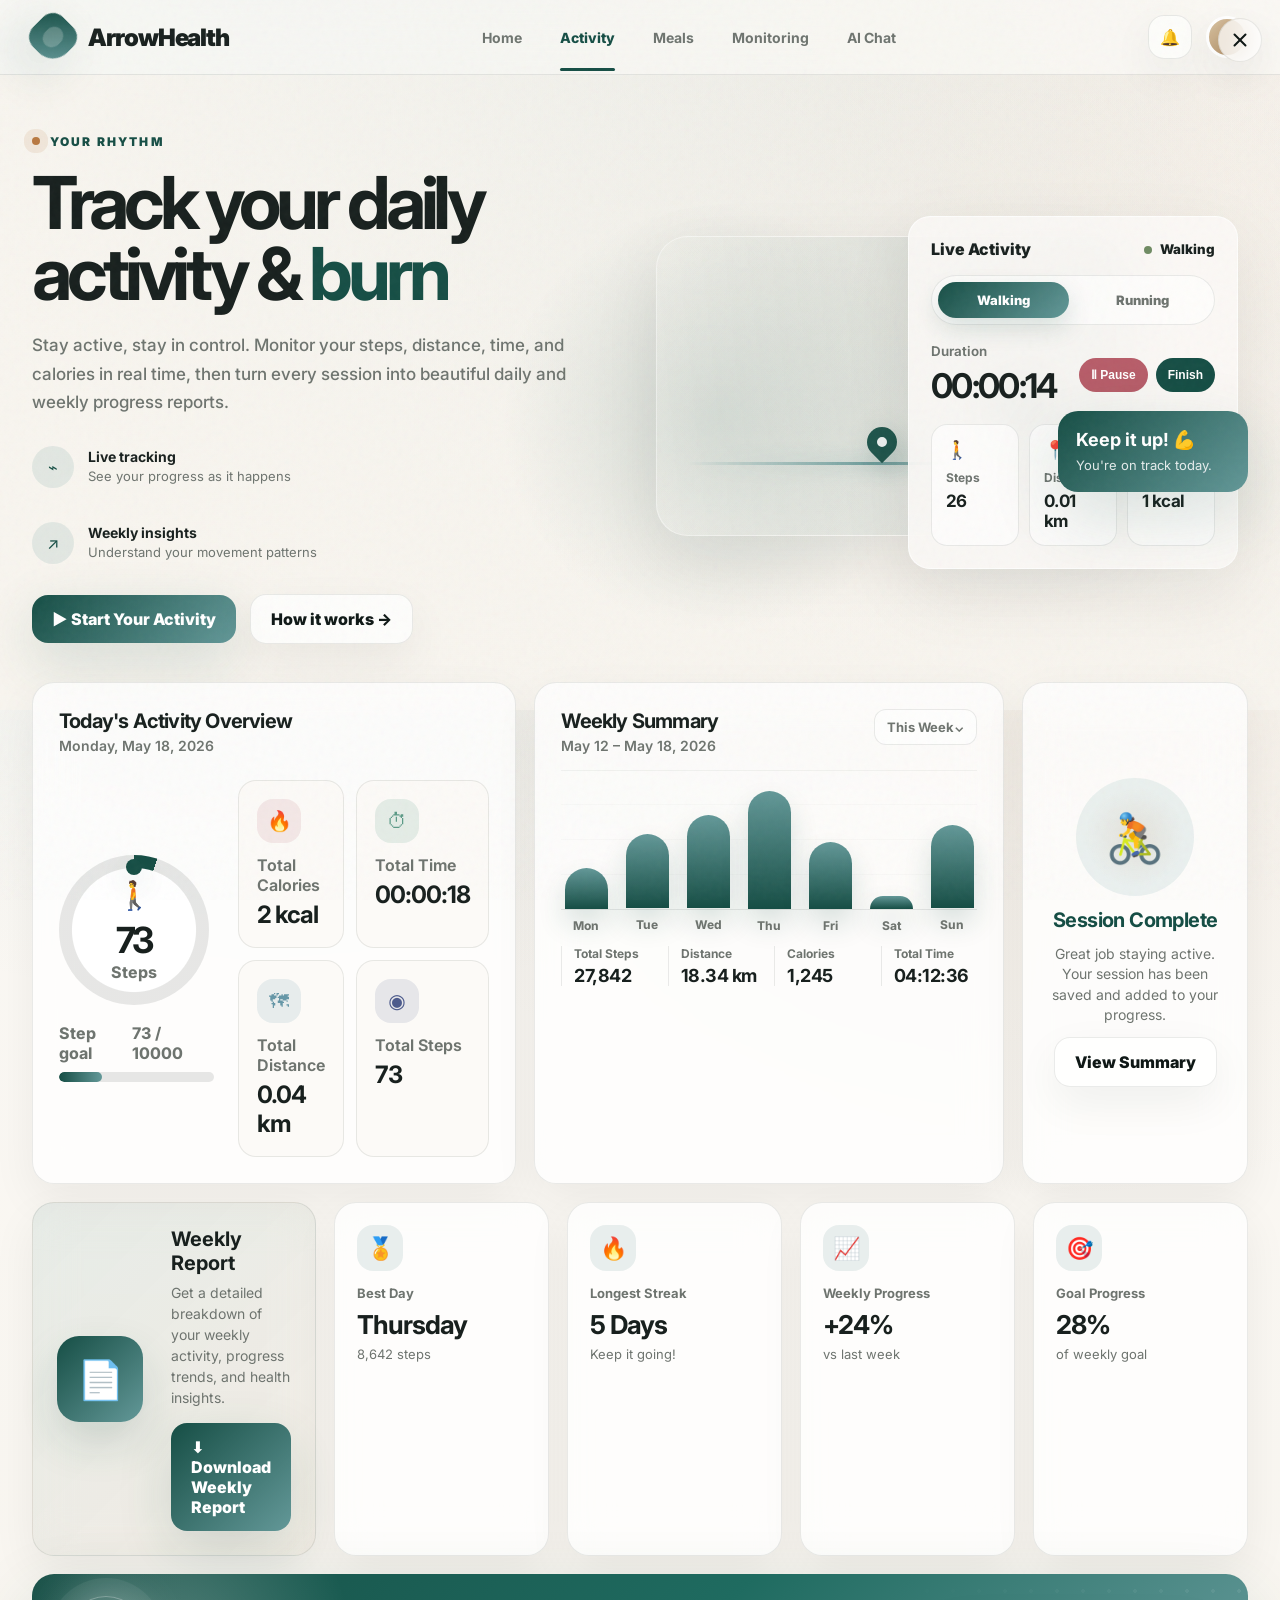
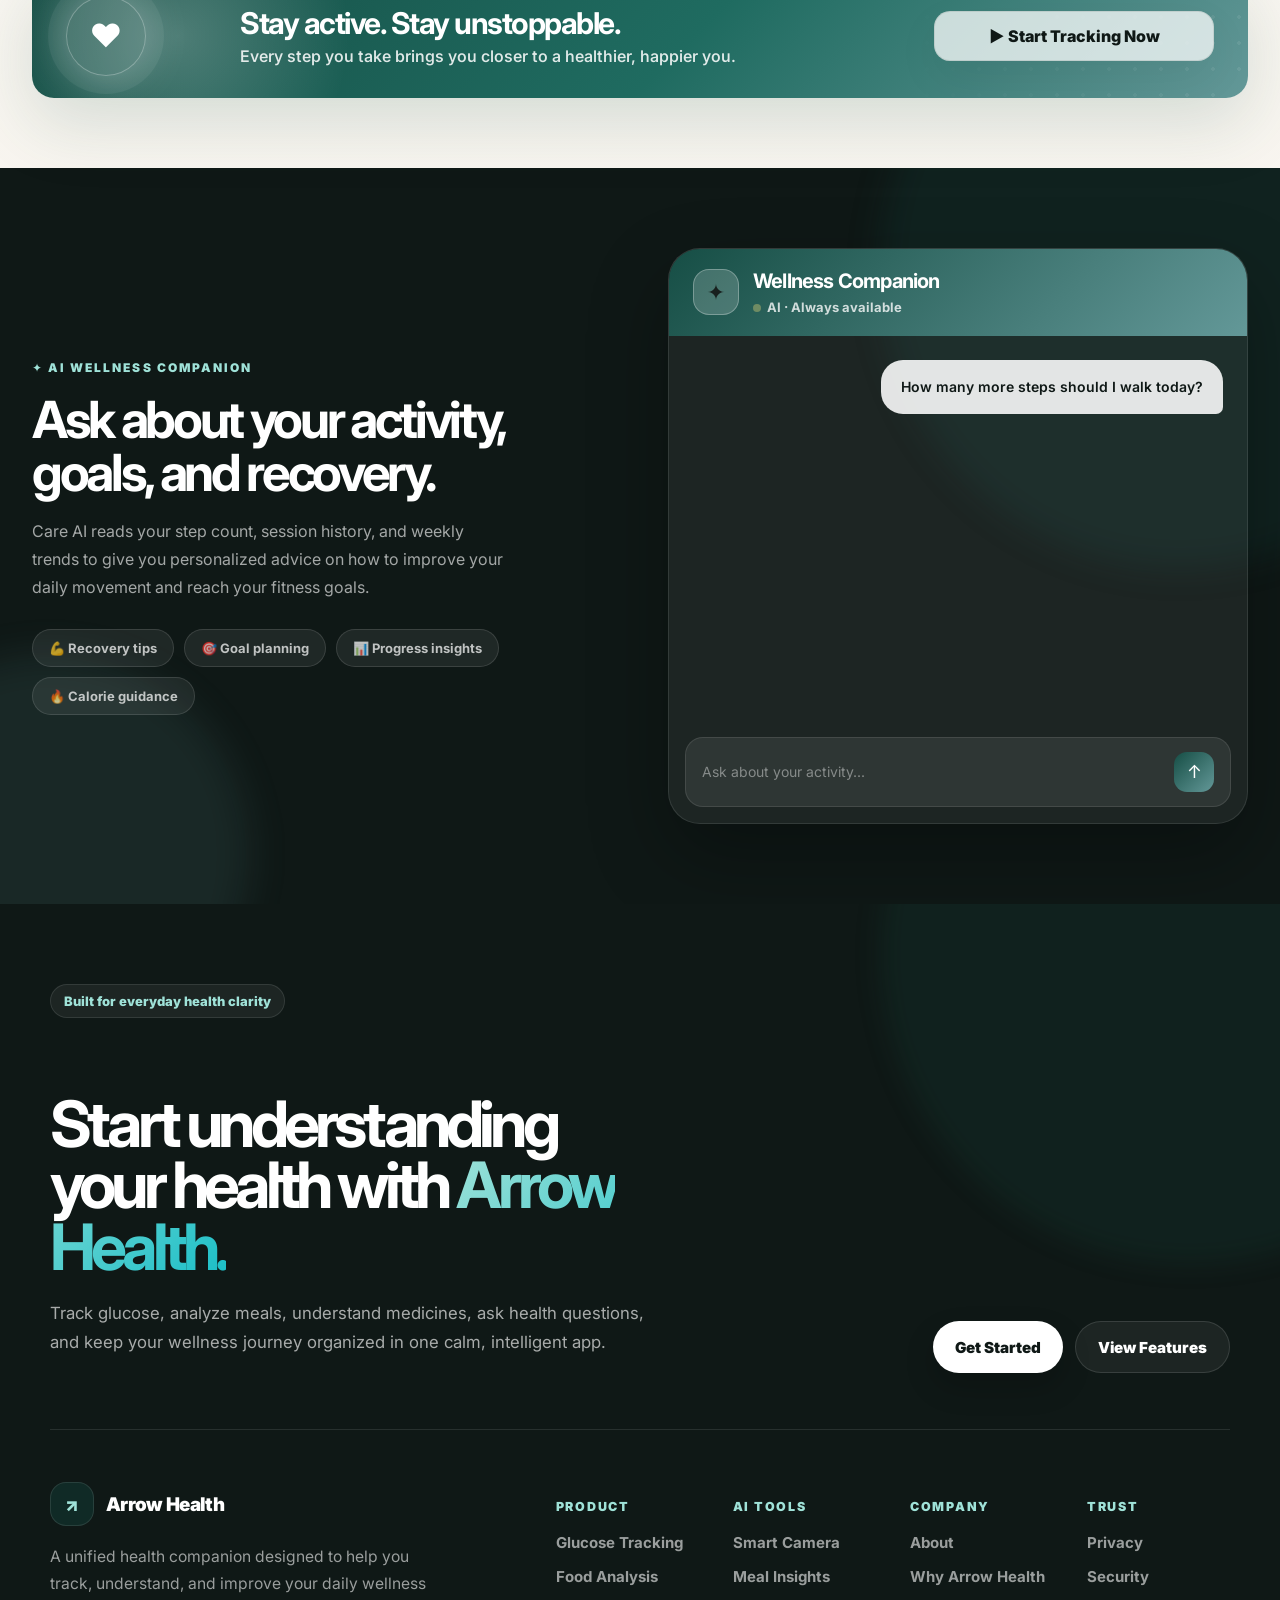
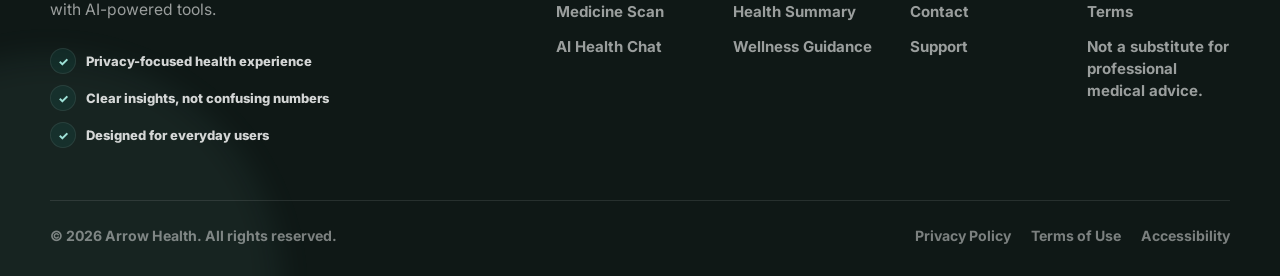
==== commit 7835287f: "Added more feature" ====
--- a/activity.html
+++ b/activity.html
@@ -873,6 +873,17 @@
       .footer-links-grid { grid-template-columns: 1fr; }
       .footer-bottom-bar { flex-direction: column; align-items: flex-start; }
     }
+  
+    .btn-primary:hover {
+      background: linear-gradient(135deg, var(--hero-active-color), var(--brand-primary)) !important;
+      color: #fff !important;
+    }
+    .nav-links a { transition: color 0.3s; }
+    .nav-links a.active {
+      color: var(--brand-primary) !important;
+      font-weight: 800 !important;
+    }
+
   </style>
 </head>
 <body>
@@ -1221,5 +1232,33 @@
     const chatPanel = document.querySelector('#activity-chat');
     if (chatPanel) chatObserver.observe(chatPanel);
   </script>
+
+<script>
+document.addEventListener('DOMContentLoaded', () => {
+    const navLinks = document.querySelectorAll('.nav-links a');
+    const sections = Array.from(navLinks).map(link => {
+        const href = link.getAttribute('href');
+        if(!href || !href.startsWith('#') || href === '#') return null;
+        const targetId = href.substring(1);
+        return document.getElementById(targetId);
+    }).filter(section => section !== null);
+
+    const spyObserver = new IntersectionObserver((entries) => {
+        entries.forEach(entry => {
+            if (entry.isIntersecting) {
+                navLinks.forEach(link => {
+                    link.classList.remove('active');
+                    if (link.getAttribute('href') === '#' + entry.target.id) {
+                        link.classList.add('active');
+                    }
+                });
+            }
+        });
+    }, { rootMargin: '-20% 0px -80% 0px' }); // triggers when section hits top 20%
+
+    sections.forEach(section => spyObserver.observe(section));
+});
+</script>
+
 </body>
 </html>
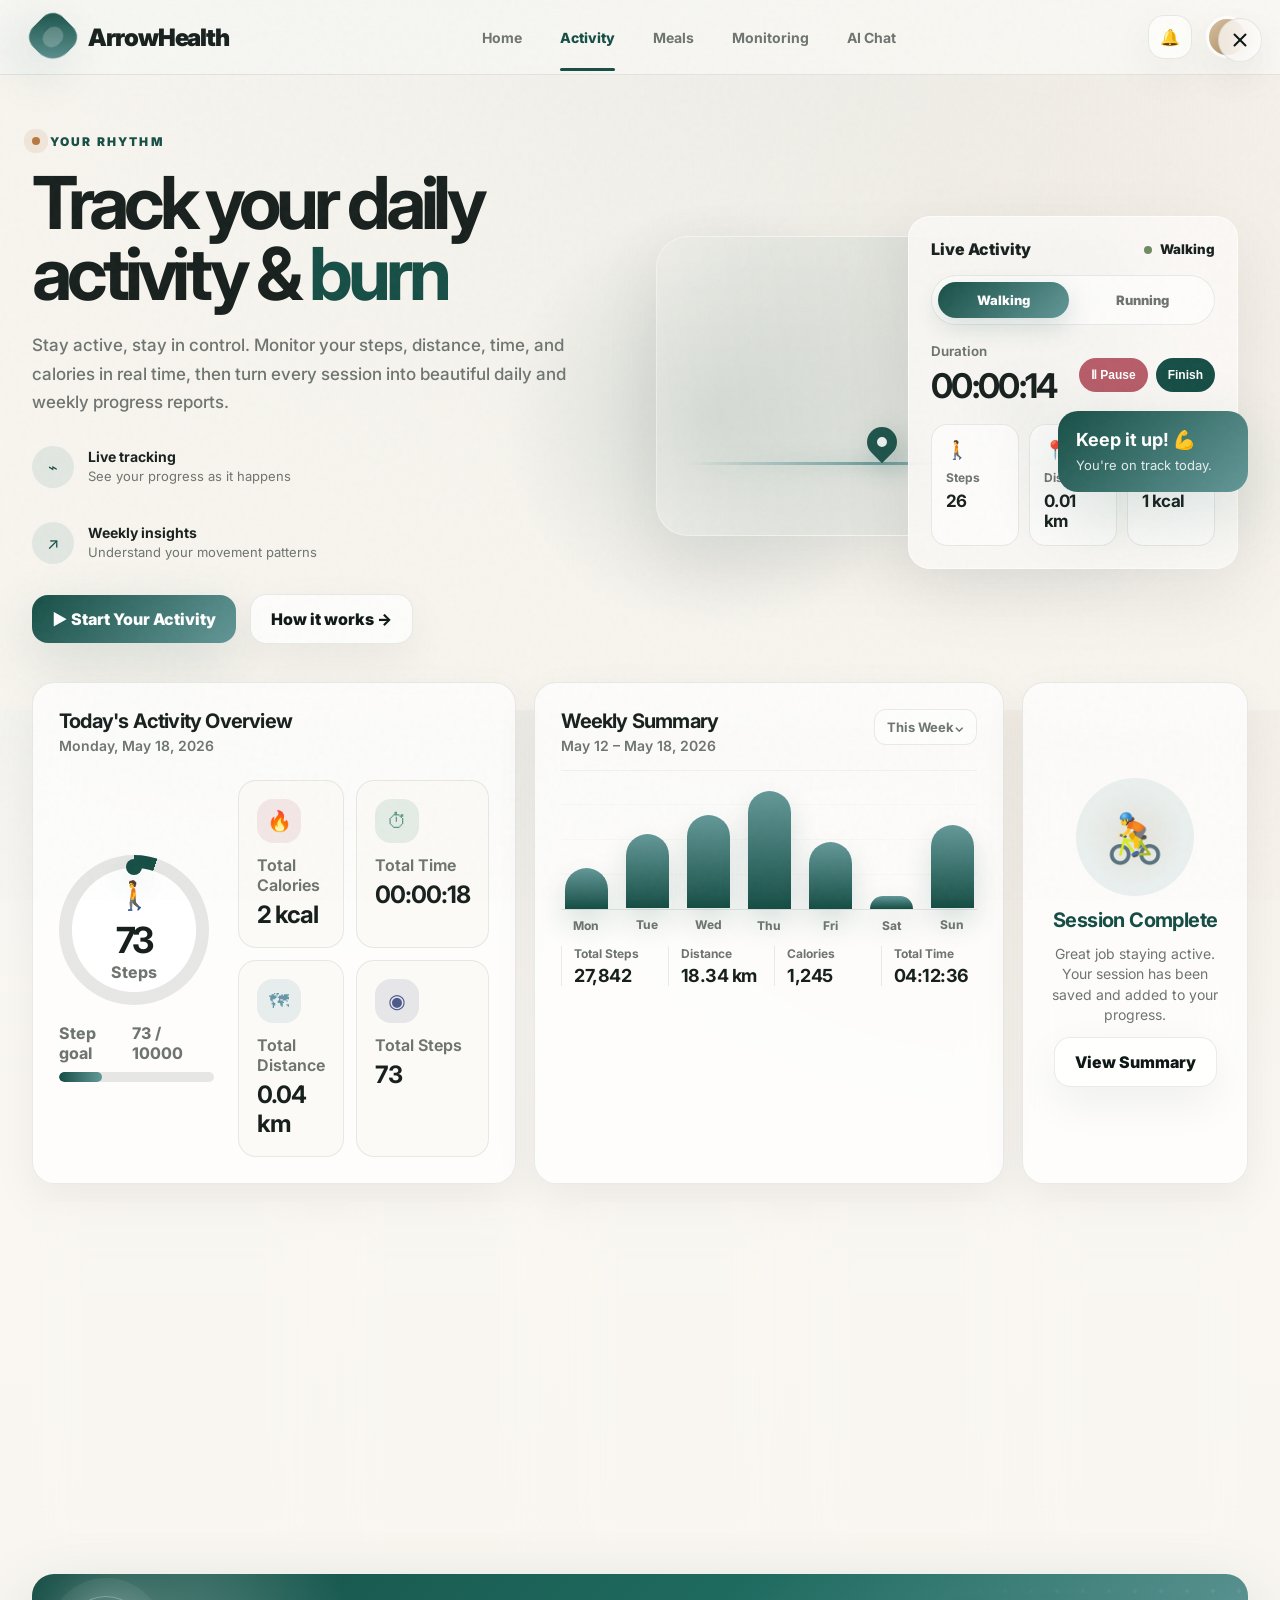
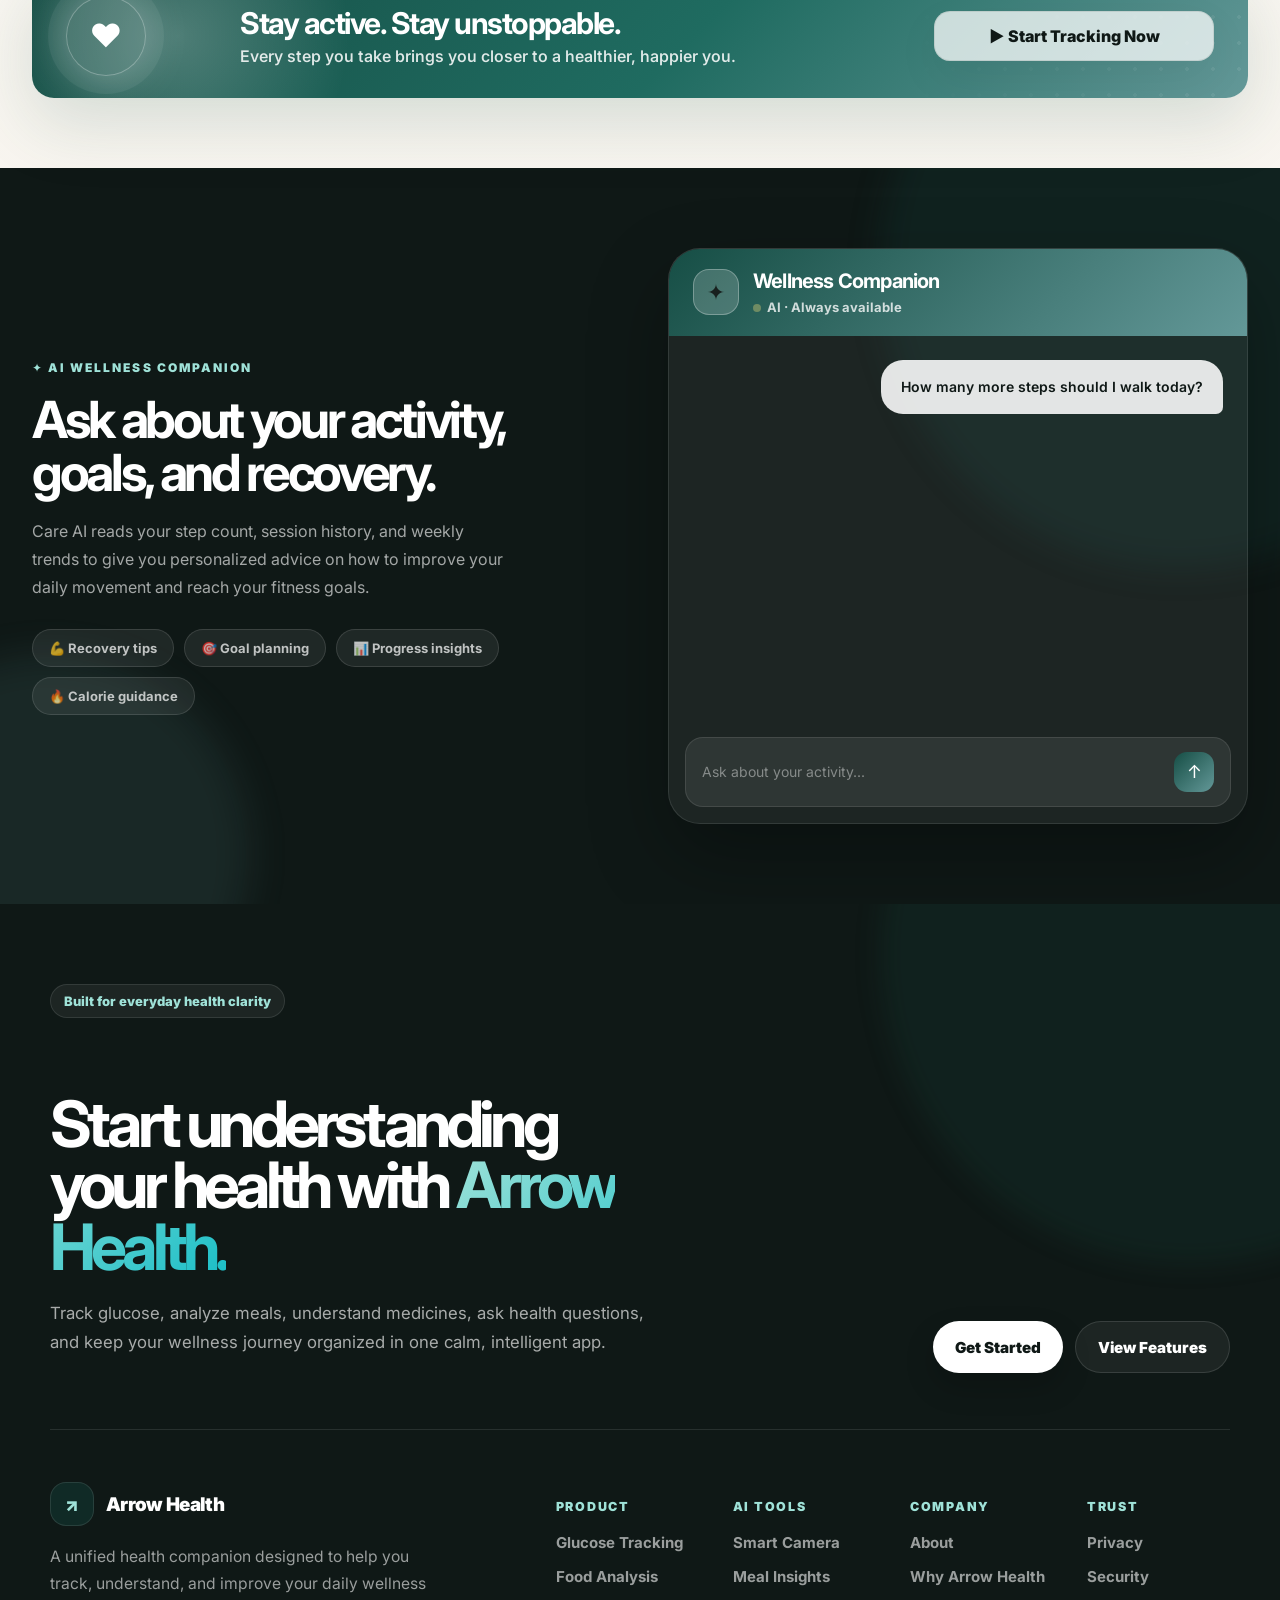
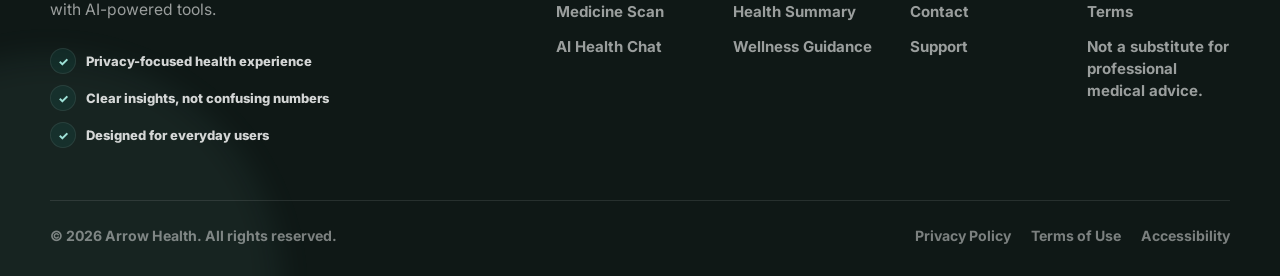
==== commit 28d7591a: "Fixed some issues" ====
--- a/activity.html
+++ b/activity.html
@@ -885,6 +885,7 @@
     }
 
   </style>
+  <link rel="stylesheet" href="scroll-reveal.css">
 </head>
 <body>
   <div class="page-noise"></div>
@@ -1124,7 +1125,7 @@
         </div>
         <div class="footer-cta-area">
           <a class="footer-btn primary" href="index.html">Get Started</a>
-          <a class="footer-btn secondary" href="index.html">View Features</a>
+          <a class="footer-btn secondary" href="index.html#bento">View Features</a>
         </div>
       </div>
 
@@ -1260,5 +1261,6 @@
 });
 </script>
 
+  <script src="scroll-reveal.js"></script>
 </body>
 </html>
--- a/scroll-reveal.css
+++ b/scroll-reveal.css
@@ -0,0 +1,29 @@
+/* Scroll reveal — uses `translate` so it does not fight card `transform` hover rules */
+.scroll-reveal {
+  opacity: 0;
+  translate: 0 44px;
+  transition:
+    opacity 0.85s cubic-bezier(0.16, 1, 0.3, 1),
+    translate 0.85s cubic-bezier(0.16, 1, 0.3, 1);
+}
+
+.scroll-reveal.from-top {
+  translate: 0 -44px;
+}
+
+.scroll-reveal.from-bottom {
+  translate: 0 44px;
+}
+
+.scroll-reveal.is-visible {
+  opacity: 1;
+  translate: 0 0;
+}
+
+@media (prefers-reduced-motion: reduce) {
+  .scroll-reveal {
+    opacity: 1 !important;
+    translate: none !important;
+    transition: none !important;
+  }
+}
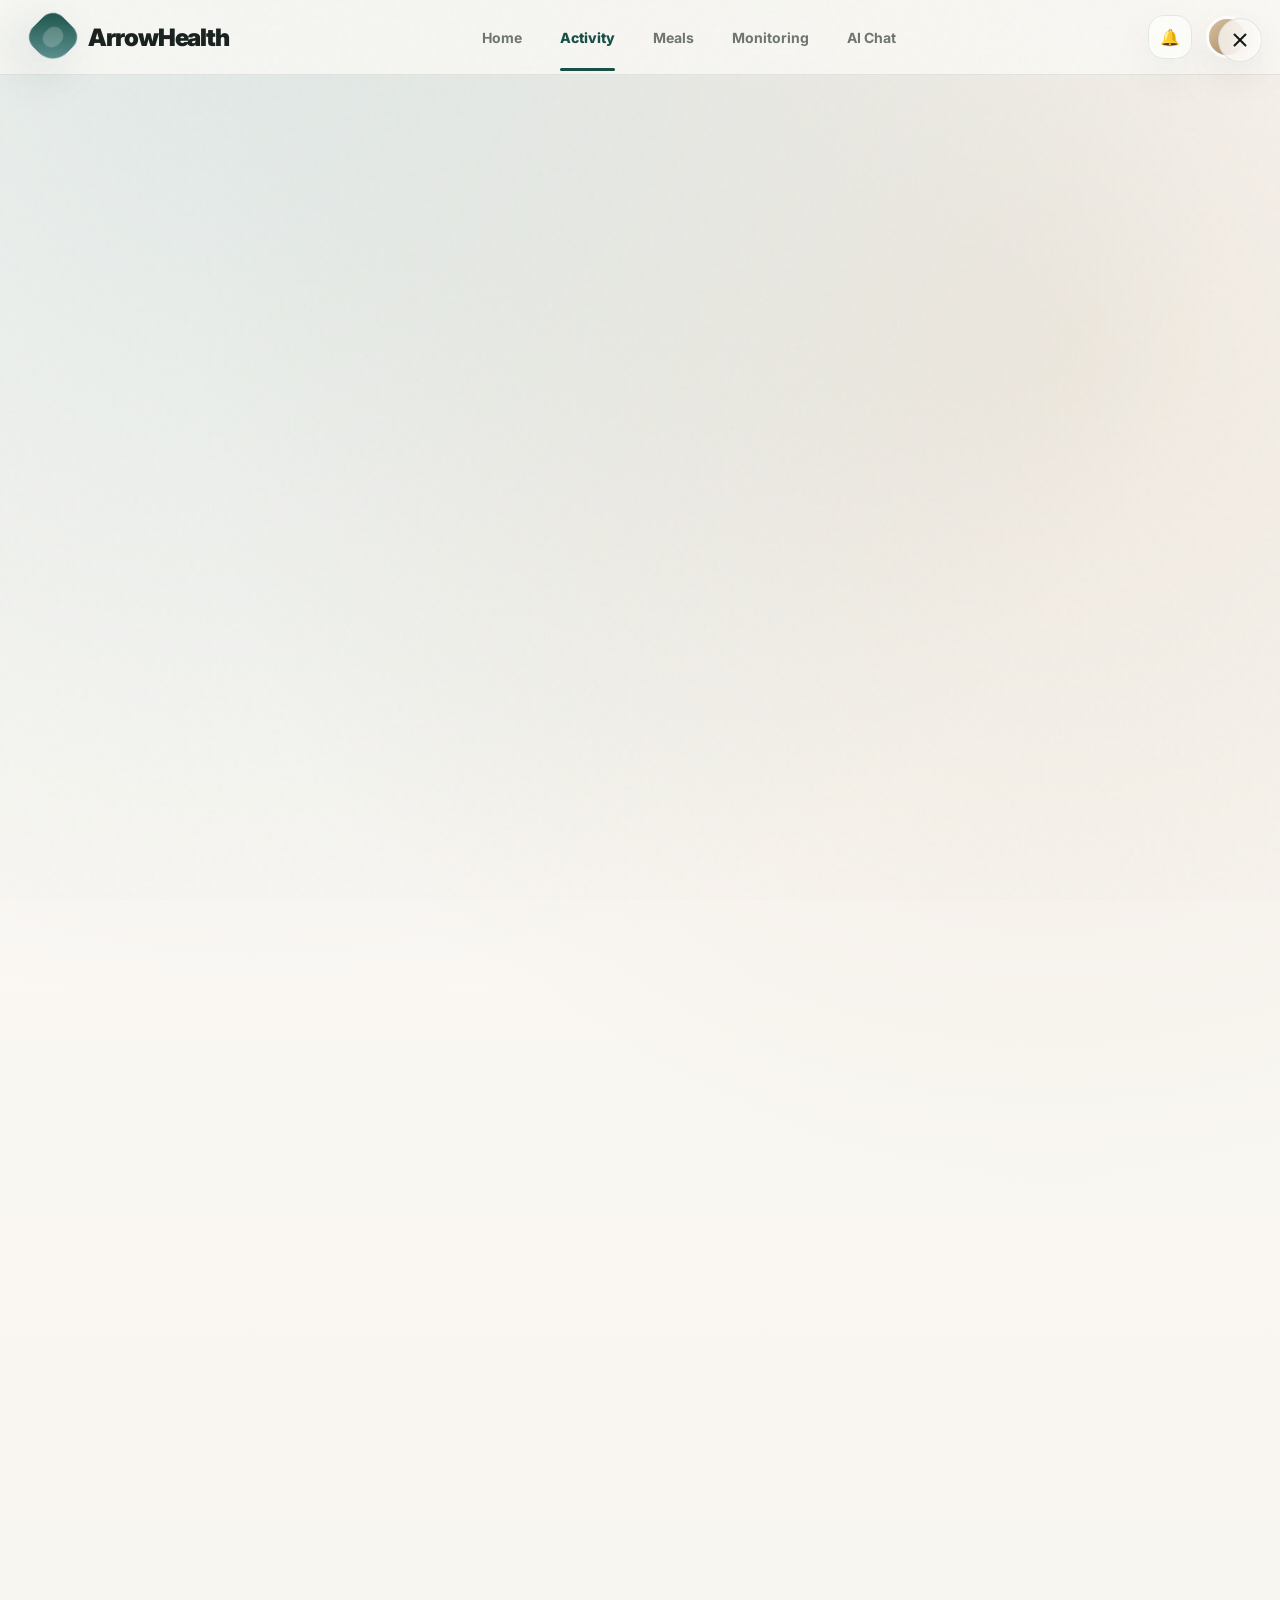
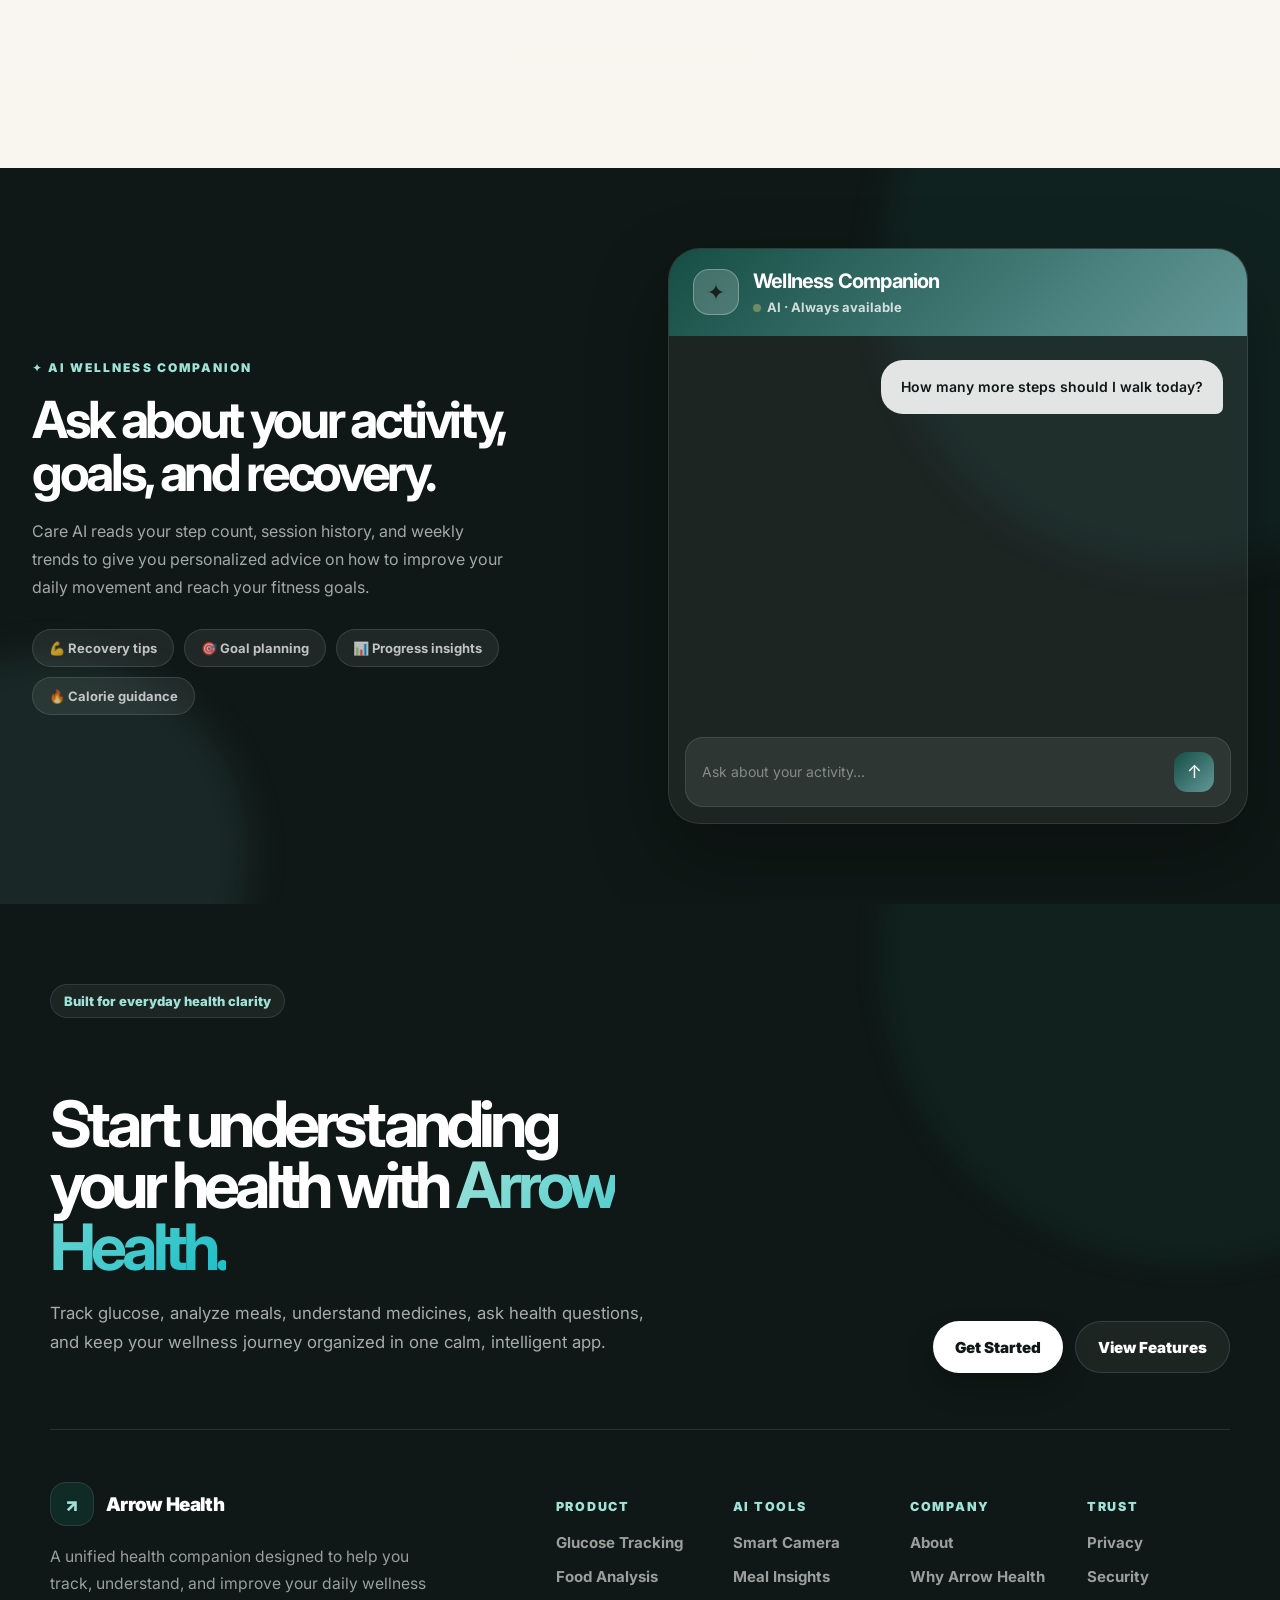
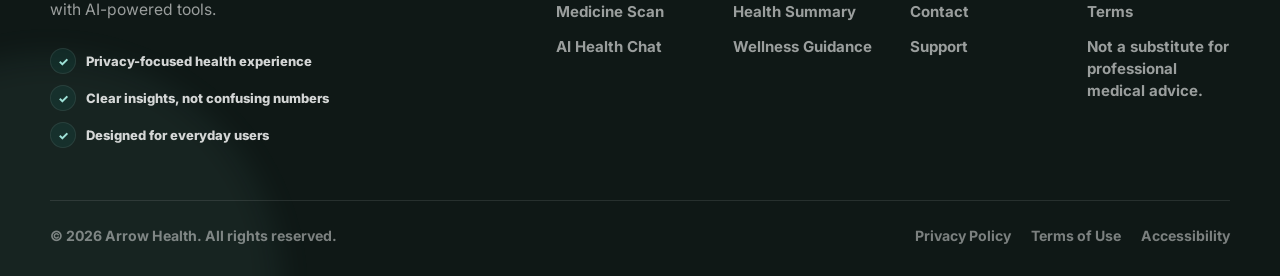
==== commit 7eae3ba6: "Making the ui responsive" ====
--- a/activity.html
+++ b/activity.html
@@ -884,7 +884,225 @@
       font-weight: 800 !important;
     }
 
+
+    /* ════════════════════════════════════════════════════
+       MOBILE RESPONSIVE — activity.html
+       Desktop/laptop layout completely untouched above.
+       These rules only apply at ≤768px and ≤480px.
+    ════════════════════════════════════════════════════ */
+
+    @media (max-width: 768px) {
+
+      /* ── Navbar ── */
+      .nav-inner {
+        width: calc(100% - 32px);
+        height: 62px;
+        gap: 14px;
+      }
+      /* Align close button vertically with the 62px nav bar */
+      .close-btn { top: 11px !important; right: 14px !important; width: 40px !important; height: 40px !important; }
+      .nav-links { display: none; }
+      .nav-actions .icon-btn,
+      .nav-actions .profile-dot { display: none; }
+      .brand { font-size: 18px; gap: 10px; }
+      .brand-mark { width: 34px; height: 34px; border-radius: 11px; }
+
+      /* ── Container ── */
+      .container { width: calc(100% - 32px); }
+
+      /* ── Hero ── */
+      .hero { min-height: auto; }
+      .hero-inner {
+        grid-template-columns: 1fr;
+        min-height: auto;
+        padding: 40px 0 48px;
+        gap: 28px;
+      }
+      h1 {
+        font-size: clamp(36px, 9vw, 54px);
+        line-height: 1;
+        max-width: 100%;
+      }
+      .hero-copy { font-size: 15px; line-height: 1.65; margin: 16px 0 22px; }
+      .eyebrow { font-size: 11px; margin-bottom: 14px; }
+
+      /* ── Hero features ── */
+      .hero-feature-row { gap: 16px; margin-bottom: 22px; }
+      .hero-feature {
+        grid-template-columns: 36px 1fr;
+        gap: 10px;
+        min-width: 160px;
+      }
+      .hero-feature-icon { width: 36px; height: 36px; font-size: 16px; }
+      .hero-feature strong { font-size: 13px; }
+      .hero-feature span { font-size: 12px; }
+
+      /* ── Hero actions ── */
+      .hero-actions { flex-direction: column; gap: 10px; }
+      .hero-actions .btn { width: 100%; justify-content: center; }
+
+      /* ── Hero visual — hide animated floating cards on mobile ── */
+      .hero-visual { display: none; }
+
+      /* ── Dashboard ── */
+      .dashboard { padding: 20px 0 50px; margin-top: -30px; }
+
+      /* ── Grid top — stack all 3 columns ── */
+      .grid-top {
+        grid-template-columns: 1fr;
+        gap: 14px;
+      }
+
+      /* ── Overview card ── */
+      .overview-card { padding: 20px; min-height: auto; }
+      .overview-layout {
+        grid-template-columns: 120px 1fr;
+        gap: 18px;
+        margin-top: 18px;
+      }
+      .step-ring { width: 120px; height: 120px; }
+      .ring-content strong { font-size: 28px; }
+      .overview-mini-grid { grid-template-columns: 1fr 1fr; gap: 10px; }
+      .overview-mini { padding: 14px; border-radius: 16px; }
+      .overview-mini .mini-icon { width: 38px; height: 38px; font-size: 18px; margin-bottom: 10px; }
+      .overview-mini strong { font-size: 20px; }
+
+      /* ── Weekly card ── */
+      .weekly-card { padding: 20px; min-height: auto; }
+      .weekly-head { flex-direction: row; gap: 12px; margin-bottom: 12px; }
+      .bar-chart { height: 110px; gap: 10px; }
+      .weekly-summary-row {
+        grid-template-columns: 1fr 1fr;
+        gap: 10px;
+        margin-top: 24px;
+      }
+
+      /* ── Session card ── */
+      .session-card { padding: 20px; min-height: auto; }
+      .session-illustration { width: 90px; height: 90px; font-size: 36px; }
+
+      /* ── Grid bottom ── */
+      .grid-bottom {
+        grid-template-columns: 1fr;
+        gap: 14px;
+        margin-top: 14px;
+      }
+
+      /* ── Download card ── */
+      .download-card {
+        grid-template-columns: 72px 1fr;
+        gap: 16px;
+        padding: 20px;
+      }
+      .report-icon { width: 68px; height: 68px; font-size: 28px; border-radius: 18px; }
+      .download-card h3 { font-size: 17px; }
+      .download-card p { font-size: 13px; margin-bottom: 12px; }
+
+      /* ── Small stats ── */
+      .small-stat { padding: 18px; min-height: auto; }
+      .small-stat strong { font-size: 22px; }
+
+      /* ── CTA Strip ── */
+      .cta-strip {
+        grid-template-columns: 1fr;
+        text-align: center;
+        justify-items: center;
+        padding: 28px 22px;
+        gap: 16px;
+        margin-top: 14px;
+        border-radius: 24px;
+      }
+      .heart-orb { width: 64px; height: 64px; font-size: 26px; }
+      .cta-strip h2 { font-size: 22px; }
+      .cta-strip p { font-size: 14px; }
+      .cta-strip .btn { width: 100%; justify-content: center; }
+
+      /* ── AI Section ── */
+      .ai-section { padding: 56px 18px; }
+      .ai-inner {
+        grid-template-columns: 1fr;
+        gap: 32px;
+      }
+      .ai-section h2 {
+        font-size: clamp(26px, 6.5vw, 40px);
+        max-width: 100%;
+        margin-bottom: 14px;
+      }
+      .ai-section p { font-size: 15px; margin-bottom: 20px; }
+      .ai-chip-row { gap: 8px; }
+      .ai-chip { font-size: 12px; padding: 8px 13px; }
+
+      /* ── Chat Panel ── */
+      .chat-panel { border-radius: 24px; }
+      .chat-header { padding: 16px 18px; gap: 12px; }
+      .chat-ai-logo { width: 40px; height: 40px; font-size: 18px; border-radius: 12px; }
+      .chat-header h3 { font-size: 17px; }
+      .chat-messages { padding: 18px; gap: 12px; min-height: auto; }
+      .chat-bubble { padding: 13px 16px; font-size: 13px; border-radius: 18px; }
+      .chat-input-row { margin: 0 12px 12px; padding: 12px 14px; border-radius: 14px; }
+
+      /* ── Footer ── */
+      .arrow-footer { padding: 52px 18px 28px; }
+      .footer-top {
+        grid-template-columns: 1fr;
+        gap: 24px;
+        padding-bottom: 28px;
+      }
+      .footer-title { font-size: clamp(1.7rem, 6.5vw, 2.5rem); }
+      .footer-cta-area { justify-content: flex-start; flex-direction: column; gap: 10px; }
+      .footer-btn { width: 100%; justify-content: center; }
+      .footer-main {
+        grid-template-columns: 1fr;
+        gap: 28px;
+        padding: 32px 0;
+      }
+      .footer-links-grid { grid-template-columns: 1fr 1fr; gap: 22px; }
+      .footer-bottom-bar {
+        flex-direction: column;
+        align-items: flex-start;
+        gap: 10px;
+        padding-top: 18px;
+      }
+    }
+
+    @media (max-width: 480px) {
+
+      /* ── Navbar ── */
+      .nav-inner { width: calc(100% - 24px); height: 58px; }
+      .brand { font-size: 16px; }
+      .brand-mark { width: 30px; height: 30px; }
+
+      /* ── Hero ── */
+      h1 { font-size: clamp(30px, 8vw, 40px); }
+      .hero-feature-row { flex-direction: column; gap: 12px; }
+      .hero-feature { min-width: unset; }
+
+      /* ── Overview layout — stack ring above minis ── */
+      .overview-layout { grid-template-columns: 1fr; justify-items: center; }
+      .overview-mini-grid { grid-template-columns: 1fr 1fr; }
+
+      /* ── Weekly summary — single col ── */
+      .weekly-summary-row { grid-template-columns: 1fr 1fr; }
+
+      /* ── Bar chart — tighter ── */
+      .bar-chart { gap: 6px; }
+
+      /* ── Download card — stack ── */
+      .download-card { grid-template-columns: 1fr; text-align: center; justify-items: center; }
+
+      /* ── CTA strip ── */
+      .cta-strip { padding: 24px 16px; }
+      .cta-strip h2 { font-size: 20px; }
+
+      /* ── Footer links — single col ── */
+      .footer-links-grid { grid-template-columns: 1fr; gap: 18px; }
+
+      /* ── Hide brand text on tiny phones ── */
+      .brand > span:last-child { display: none; }
+    }
+
   </style>
+
   <link rel="stylesheet" href="scroll-reveal.css">
 </head>
 <body>
@@ -1148,28 +1366,28 @@
             <h4>Product</h4>
             <a href="glucose.html">Glucose Tracking</a>
             <a href="meal_estimation.html">Food Analysis</a>
-            <a href="#">Medicine Scan</a>
+            <a href="medicine.html">Medicine Scan</a>
             <a href="ai_wellness.html">AI Health Chat</a>
           </div>
           <div class="footer-col">
             <h4>AI Tools</h4>
-            <a href="#">Smart Camera</a>
-            <a href="#">Meal Insights</a>
-            <a href="#">Health Summary</a>
-            <a href="#">Wellness Guidance</a>
+            <a href="index.html">Smart Camera</a>
+            <a href="meal_estimation.html">Meal Insights</a>
+            <a href="index.html">Health Summary</a>
+            <a href="ai_wellness.html">Wellness Guidance</a>
           </div>
           <div class="footer-col">
             <h4>Company</h4>
-            <a href="#">About</a>
-            <a href="#">Why Arrow Health</a>
-            <a href="#">Contact</a>
-            <a href="#">Support</a>
+            <a href="index.html#about">About</a>
+            <a href="index.html#why">Why Arrow Health</a>
+            <a href="index.html#contact">Contact</a>
+            <a href="index.html#support">Support</a>
           </div>
           <div class="footer-col">
             <h4>Trust</h4>
-            <a href="#">Privacy</a>
-            <a href="#">Security</a>
-            <a href="#">Terms</a>
+            <a href="index.html">Privacy</a>
+            <a href="index.html">Security</a>
+            <a href="index.html">Terms</a>
             <span>Not a substitute for professional medical advice.</span>
           </div>
         </div>
@@ -1178,9 +1396,9 @@
       <div class="footer-bottom-bar">
         <div>© 2026 Arrow Health. All rights reserved.</div>
         <div class="footer-bottom-links">
-          <a href="#">Privacy Policy</a>
-          <a href="#">Terms of Use</a>
-          <a href="#">Accessibility</a>
+          <a href="index.html">Privacy Policy</a>
+          <a href="index.html">Terms of Use</a>
+          <a href="index.html">Accessibility</a>
         </div>
       </div>
     </div>
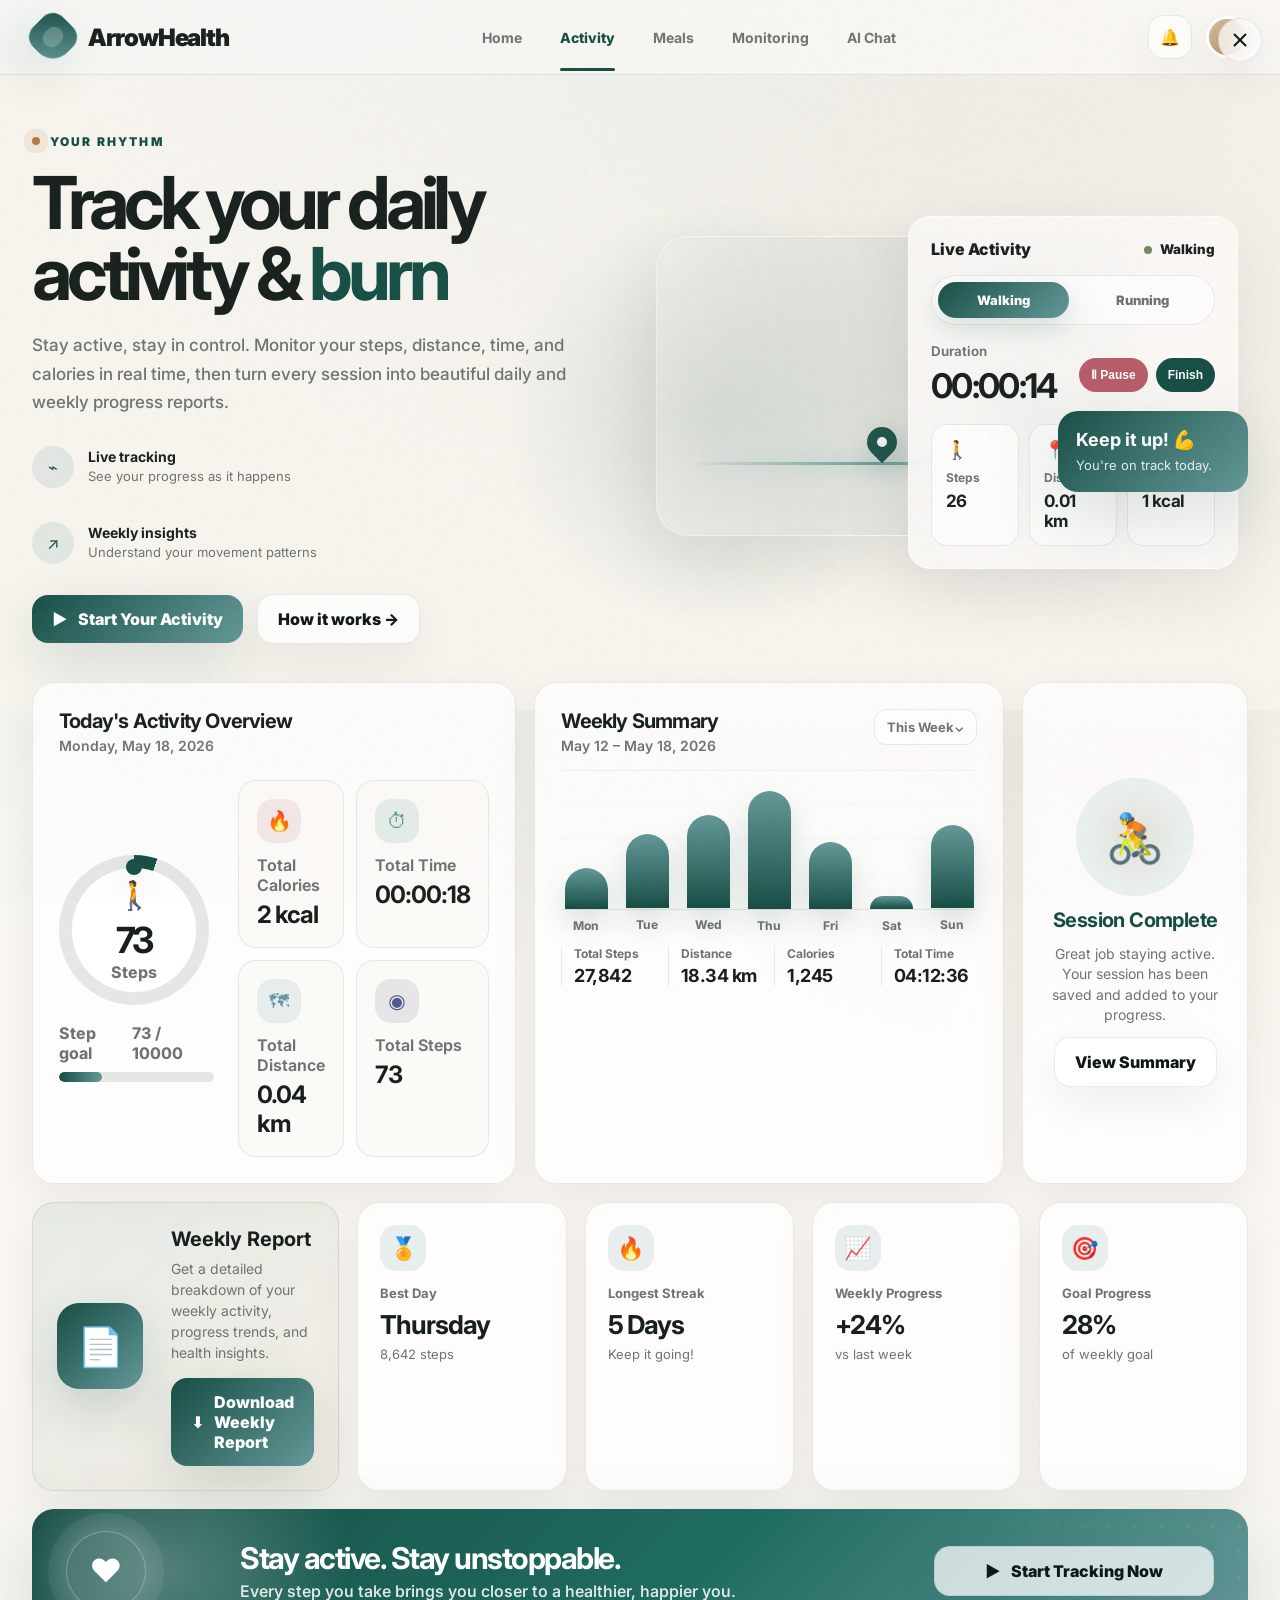
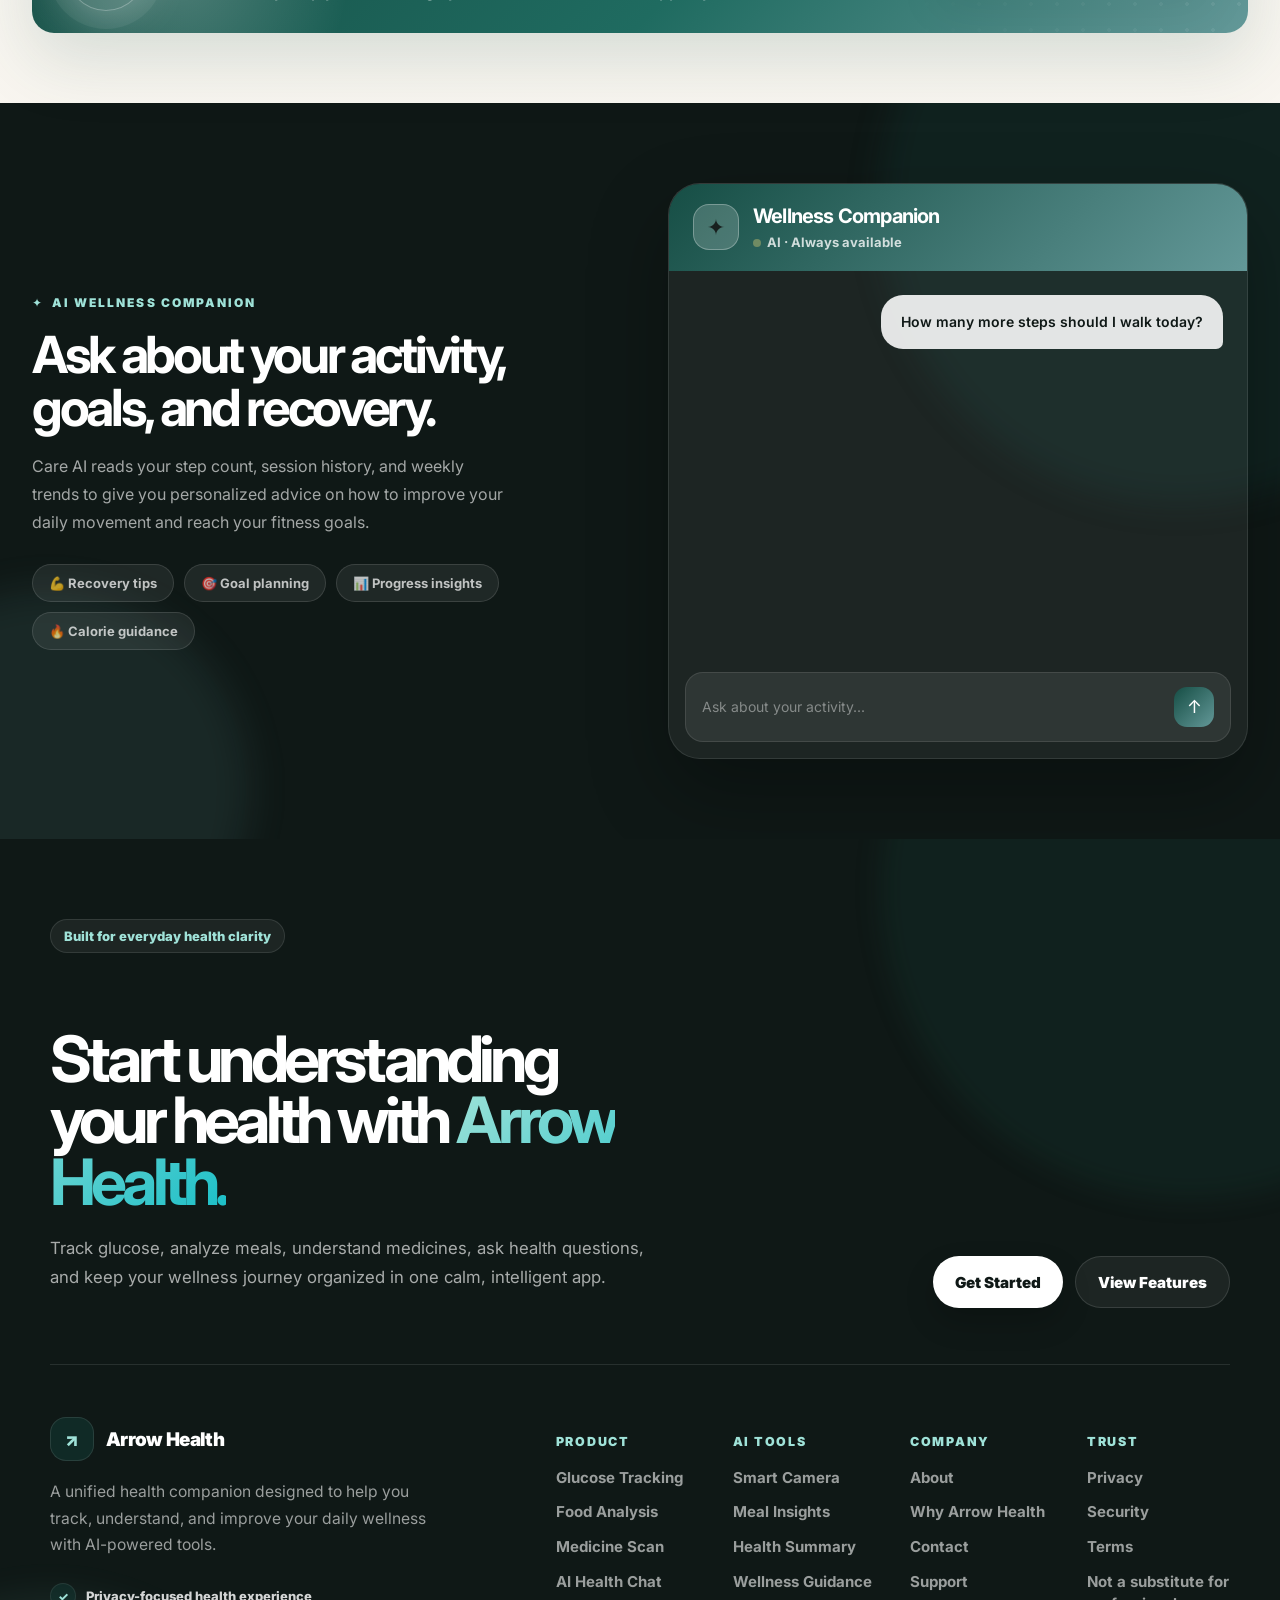
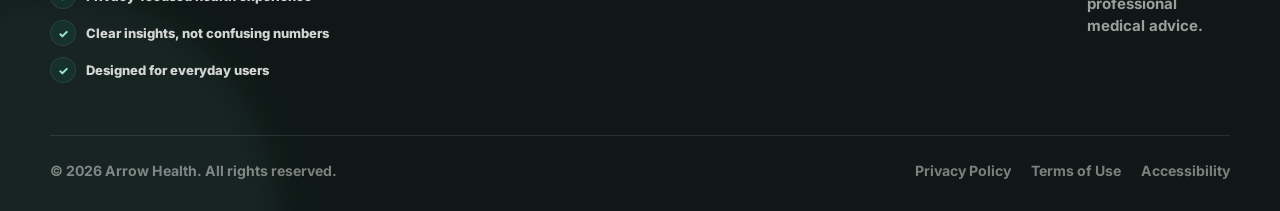
==== commit 1b9fc475: "translate remaining modals to EN/BN" ====
--- a/activity.html
+++ b/activity.html
@@ -1123,11 +1123,11 @@
         <span>ArrowHealth</span>
       </a>
       <nav class="nav-links">
-        <a href="index.html">Home</a>
-        <a href="#" class="active">Activity</a>
-        <a href="meal_estimation.html">Meals</a>
-        <a href="glucose.html">Monitoring</a>
-        <a href="ai_wellness.html">AI Chat</a>
+        <a href="index.html" data-i18n="act-nav-home">Home</a>
+        <a href="#" class="active" data-i18n="act-nav-activity">Activity</a>
+        <a href="meal_estimation.html" data-i18n="act-nav-meals">Meals</a>
+        <a href="glucose.html" data-i18n="act-nav-monitoring">Monitoring</a>
+        <a href="ai_wellness.html" data-i18n="act-nav-chat">AI Chat</a>
       </nav>
       <div class="nav-actions">
         <div class="icon-btn">🔔</div>
@@ -1141,24 +1141,24 @@
     <section class="hero">
       <div class="container hero-inner">
         <div class="hero-copy-block reveal">
-          <div class="eyebrow">Your Rhythm</div>
-          <h1>Track your daily activity & <span>burn</span></h1>
-          <p class="hero-copy">
+          <div class="eyebrow" data-i18n="act-hero-eyebrow">Your Rhythm</div>
+          <h1 data-i18n-html="act-hero-h1">Track your daily activity & <span>burn</span></h1>
+          <p class="hero-copy" data-i18n="act-hero-copy">
             Stay active, stay in control. Monitor your steps, distance, time, and calories in real time, then turn every session into beautiful daily and weekly progress reports.
           </p>
           <div class="hero-feature-row">
             <div class="hero-feature">
               <div class="hero-feature-icon">⌁</div>
-              <div><strong>Live tracking</strong><span>See your progress as it happens</span></div>
+              <div><strong data-i18n="act-feat-1-h">Live tracking</strong><span data-i18n="act-feat-1-p">See your progress as it happens</span></div>
             </div>
             <div class="hero-feature">
               <div class="hero-feature-icon">↗</div>
-              <div><strong>Weekly insights</strong><span>Understand your movement patterns</span></div>
+              <div><strong data-i18n="act-feat-2-h">Weekly insights</strong><span data-i18n="act-feat-2-p">Understand your movement patterns</span></div>
             </div>
           </div>
           <div class="hero-actions">
-            <a href="#dashboard" class="btn btn-primary">▶ Start Your Activity</a>
-            <a href="#reports" class="btn">How it works →</a>
+            <a href="#dashboard" class="btn btn-primary">▶ <span data-i18n="act-hero-btn-1">Start Your Activity</span></a>
+            <a href="#reports" class="btn" data-i18n="act-hero-btn-2">How it works →</a>
           </div>
         </div>
 
@@ -1172,32 +1172,32 @@
           </div>
           <div class="live-card">
             <div class="live-head">
-              <span>Live Activity</span>
-              <small><span class="status-dot"></span>Walking</small>
+              <span data-i18n="act-live-title">Live Activity</span>
+              <small><span class="status-dot"></span><span data-i18n="act-walking">Walking</span></small>
             </div>
             <div class="toggle">
-              <span class="active">Walking</span>
-              <span>Running</span>
+              <span class="active" data-i18n="act-walking">Walking</span>
+              <span data-i18n="act-running">Running</span>
             </div>
             <div class="duration-row">
               <div class="duration">
-                <small>Duration</small>
+                <small data-i18n="act-duration">Duration</small>
                 <strong>00:00:14</strong>
               </div>
               <div class="mini-btns">
-                <button class="mini-btn stop">Ⅱ Pause</button>
-                <button class="mini-btn finish">Finish</button>
+                <button class="mini-btn stop">Ⅱ <span data-i18n="act-pause">Pause</span></button>
+                <button class="mini-btn finish" data-i18n="act-finish">Finish</button>
               </div>
             </div>
             <div class="live-metrics">
-              <div class="live-metric"><div class="ico">🚶</div><span>Steps</span><strong>26</strong></div>
-              <div class="live-metric"><div class="ico">📍</div><span>Distance</span><strong>0.01 km</strong></div>
-              <div class="live-metric"><div class="ico">🔥</div><span>Calories</span><strong>1 kcal</strong></div>
+              <div class="live-metric"><div class="ico">🚶</div><span data-i18n="act-steps">Steps</span><strong>26</strong></div>
+              <div class="live-metric"><div class="ico">📍</div><span data-i18n="act-distance">Distance</span><strong>0.01 km</strong></div>
+              <div class="live-metric"><div class="ico">🔥</div><span data-i18n="act-calories">Calories</span><strong>1 kcal</strong></div>
             </div>
           </div>
           <div class="note-card">
-            <strong>Keep it up! 💪</strong>
-            <span>You're on track today.</span>
+            <strong data-i18n="act-note-title">Keep it up! 💪</strong>
+            <span data-i18n="act-note-p">You're on track today.</span>
           </div>
         </div>
       </div>
@@ -1208,7 +1208,7 @@
       <div class="container">
         <div class="grid-top">
           <article class="card overview-card reveal">
-            <h2 class="card-title">Today's Activity Overview</h2>
+            <h2 class="card-title" data-i18n="act-overview-h">Today's Activity Overview</h2>
             <div class="card-subtitle">Monday, May 18, 2026</div>
             <div class="overview-layout">
               <div>
@@ -1216,19 +1216,19 @@
                   <div class="ring-content">
                     <div class="icon">🚶</div>
                     <strong>73</strong>
-                    <span>Steps</span>
+                    <span data-i18n="act-steps">Steps</span>
                   </div>
                 </div>
                 <div class="goal-row">
-                  <div class="goal-head"><span>Step goal</span><span>73 / 10000</span></div>
+                  <div class="goal-head"><span data-i18n="act-step-goal">Step goal</span><span>73 / 10000</span></div>
                   <div class="progress-track"><span class="progress-bar-fill"></span></div>
                 </div>
               </div>
               <div class="overview-mini-grid">
-                <div class="overview-mini"><div class="mini-icon calorie-icon">🔥</div><span>Total Calories</span><strong>2 kcal</strong></div>
-                <div class="overview-mini"><div class="mini-icon time-icon">⏱</div><span>Total Time</span><strong>00:00:18</strong></div>
-                <div class="overview-mini"><div class="mini-icon distance-icon">🗺</div><span>Total Distance</span><strong>0.04 km</strong></div>
-                <div class="overview-mini"><div class="mini-icon steps-icon">◉</div><span>Total Steps</span><strong>73</strong></div>
+                <div class="overview-mini"><div class="mini-icon calorie-icon">🔥</div><span data-i18n="act-total-calories">Total Calories</span><strong>2 kcal</strong></div>
+                <div class="overview-mini"><div class="mini-icon time-icon">⏱</div><span data-i18n="act-total-time">Total Time</span><strong>00:00:18</strong></div>
+                <div class="overview-mini"><div class="mini-icon distance-icon">🗺</div><span data-i18n="act-total-distance">Total Distance</span><strong>0.04 km</strong></div>
+                <div class="overview-mini"><div class="mini-icon steps-icon">◉</div><span data-i18n="act-total-steps">Total Steps</span><strong>73</strong></div>
               </div>
             </div>
           </article>
@@ -1236,10 +1236,10 @@
           <article class="card weekly-card reveal delay-1">
             <div class="weekly-head">
               <div>
-                <h2 class="card-title">Weekly Summary</h2>
+                <h2 class="card-title" data-i18n="act-weekly-h">Weekly Summary</h2>
                 <div class="card-subtitle">May 12 – May 18, 2026</div>
               </div>
-              <div class="select-pill">This Week⌄</div>
+              <div class="select-pill" data-i18n="act-this-week">This Week⌄</div>
             </div>
             <div class="bar-chart">
               <div class="bar" data-day="Mon" style="height:32%" data-delay="0.05"></div>
@@ -1251,18 +1251,18 @@
               <div class="bar" data-day="Sun" style="height:65%" data-delay="0.35"></div>
             </div>
             <div class="weekly-summary-row">
-              <div class="weekly-stat"><span>Total Steps</span><strong>27,842</strong></div>
-              <div class="weekly-stat"><span>Distance</span><strong>18.34 km</strong></div>
-              <div class="weekly-stat"><span>Calories</span><strong>1,245</strong></div>
-              <div class="weekly-stat"><span>Total Time</span><strong>04:12:36</strong></div>
+              <div class="weekly-stat"><span data-i18n="act-total-steps">Total Steps</span><strong>27,842</strong></div>
+              <div class="weekly-stat"><span data-i18n="act-distance">Distance</span><strong>18.34 km</strong></div>
+              <div class="weekly-stat"><span data-i18n="act-calories">Calories</span><strong>1,245</strong></div>
+              <div class="weekly-stat"><span data-i18n="act-total-time">Total Time</span><strong>04:12:36</strong></div>
             </div>
           </article>
 
           <article class="card session-card reveal delay-2">
             <div class="session-illustration">🚴</div>
-            <h3>Session Complete</h3>
-            <p>Great job staying active. Your session has been saved and added to your progress.</p>
-            <a href="#" class="btn">View Summary</a>
+            <h3 data-i18n="act-session-h">Session Complete</h3>
+            <p data-i18n="act-session-p">Great job staying active. Your session has been saved and added to your progress.</p>
+            <a href="#" class="btn" data-i18n="act-view-summary">View Summary</a>
           </article>
         </div>
 
@@ -1270,24 +1270,24 @@
           <article class="card download-card reveal delay-1">
             <div class="report-icon">📄</div>
             <div>
-              <h3>Weekly Report</h3>
-              <p>Get a detailed breakdown of your weekly activity, progress trends, and health insights.</p>
-              <a href="#" class="btn btn-primary">⬇ Download Weekly Report</a>
+              <h3 data-i18n="act-report-h">Weekly Report</h3>
+              <p data-i18n="act-report-p">Get a detailed breakdown of your weekly activity, progress trends, and health insights.</p>
+              <a href="#" class="btn btn-primary">⬇ <span data-i18n="act-report-btn">Download Weekly Report</span></a>
             </div>
           </article>
-          <article class="card small-stat reveal delay-2"><div class="badge-icon">🏅</div><span>Best Day</span><strong>Thursday</strong><p>8,642 steps</p></article>
-          <article class="card small-stat reveal delay-2"><div class="badge-icon">🔥</div><span>Longest Streak</span><strong>5 Days</strong><p>Keep it going!</p></article>
-          <article class="card small-stat reveal delay-3"><div class="badge-icon">📈</div><span>Weekly Progress</span><strong>+24%</strong><p>vs last week</p></article>
-          <article class="card small-stat reveal delay-3"><div class="badge-icon">🎯</div><span>Goal Progress</span><strong>28%</strong><p>of weekly goal</p></article>
+          <article class="card small-stat reveal delay-2"><div class="badge-icon">🏅</div><span data-i18n="act-best-day">Best Day</span><strong data-i18n="act-thursday">Thursday</strong><p data-i18n="act-best-day-steps">8,642 steps</p></article>
+          <article class="card small-stat reveal delay-2"><div class="badge-icon">🔥</div><span data-i18n="act-streak">Longest Streak</span><strong data-i18n="act-5-days">5 Days</strong><p data-i18n="act-keep-going">Keep it going!</p></article>
+          <article class="card small-stat reveal delay-3"><div class="badge-icon">📈</div><span data-i18n="act-progress">Weekly Progress</span><strong>+24%</strong><p data-i18n="act-vs-last-week">vs last week</p></article>
+          <article class="card small-stat reveal delay-3"><div class="badge-icon">🎯</div><span data-i18n="act-goal-progress">Goal Progress</span><strong>28%</strong><p data-i18n="act-of-goal">of weekly goal</p></article>
         </div>
 
         <div class="cta-strip reveal delay-3">
           <div class="heart-orb">♥</div>
           <div>
-            <h2>Stay active. Stay unstoppable.</h2>
-            <p>Every step you take brings you closer to a healthier, happier you.</p>
-          </div>
-          <a href="#" class="btn">▶ Start Tracking Now</a>
+            <h2 data-i18n="act-cta-h2">Stay active. Stay unstoppable.</h2>
+            <p data-i18n="act-cta-p">Every step you take brings you closer to a healthier, happier you.</p>
+          </div>
+          <a href="#" class="btn">▶ <span data-i18n="act-cta-btn">Start Tracking Now</span></a>
         </div>
       </div>
     </section>
@@ -1296,14 +1296,14 @@
     <section class="ai-section">
       <div class="container ai-inner">
         <div>
-          <div class="ai-label">✦ AI Wellness Companion</div>
-          <h2>Ask about your activity, goals, and recovery.</h2>
-          <p>Care AI reads your step count, session history, and weekly trends to give you personalized advice on how to improve your daily movement and reach your fitness goals.</p>
+          <div class="ai-label">✦ <span data-i18n="act-ai-label">AI Wellness Companion</span></div>
+          <h2 data-i18n="act-ai-h2">Ask about your activity, goals, and recovery.</h2>
+          <p data-i18n="act-ai-p">Care AI reads your step count, session history, and weekly trends to give you personalized advice on how to improve your daily movement and reach your fitness goals.</p>
           <div class="ai-chip-row">
-            <div class="ai-chip">💪 Recovery tips</div>
-            <div class="ai-chip">🎯 Goal planning</div>
-            <div class="ai-chip">📊 Progress insights</div>
-            <div class="ai-chip">🔥 Calorie guidance</div>
+            <div class="ai-chip">💪 <span data-i18n="act-chip-1">Recovery tips</span></div>
+            <div class="ai-chip">🎯 <span data-i18n="act-chip-2">Goal planning</span></div>
+            <div class="ai-chip">📊 <span data-i18n="act-chip-3">Progress insights</span></div>
+            <div class="ai-chip">🔥 <span data-i18n="act-chip-4">Calorie guidance</span></div>
           </div>
         </div>
 
@@ -1311,18 +1311,18 @@
           <div class="chat-header">
             <div class="chat-ai-logo">✦</div>
             <div>
-              <h3>Wellness Companion</h3>
-              <span><span class="pulse-dot"></span>AI · Always available</span>
+              <h3 data-i18n="act-chat-title">Wellness Companion</h3>
+              <span><span class="pulse-dot"></span><span data-i18n="act-chat-sub">AI · Always available</span></span>
             </div>
           </div>
           <div class="chat-messages" id="chat-msgs">
-            <div class="chat-bubble user" data-delay="0.3">How many more steps should I walk today?</div>
-            <div class="chat-bubble ai" data-delay="1.6"><strong>Care AI:</strong> You've logged 73 steps so far today. To reach your 10,000 step goal, you need about 9,927 more. A 45–60 minute walk would comfortably get you there!</div>
-            <div class="chat-bubble user" data-delay="3.2">What's my best performing day this week?</div>
-            <div class="chat-bubble ai" data-delay="4.5"><strong>Great news:</strong> Thursday was your best day with 8,642 steps and 24% above your weekly average. Keep that energy going tomorrow!</div>
+            <div class="chat-bubble user" data-delay="0.3" data-i18n="act-chat-1">How many more steps should I walk today?</div>
+            <div class="chat-bubble ai" data-delay="1.6" data-i18n-html="act-chat-2"><strong>Care AI:</strong> You've logged 73 steps so far today. To reach your 10,000 step goal, you need about 9,927 more. A 45–60 minute walk would comfortably get you there!</div>
+            <div class="chat-bubble user" data-delay="3.2" data-i18n="act-chat-3">What's my best performing day this week?</div>
+            <div class="chat-bubble ai" data-delay="4.5" data-i18n-html="act-chat-4"><strong>Great news:</strong> Thursday was your best day with 8,642 steps and 24% above your weekly average. Keep that energy going tomorrow!</div>
           </div>
           <div class="chat-input-row">
-            <span>Ask about your activity...</span>
+            <span data-i18n="act-chat-placeholder">Ask about your activity...</span>
             <div class="send-orb">↑</div>
           </div>
         </div>
@@ -1335,15 +1335,15 @@
     <div class="footer-container">
       <div class="footer-top">
         <div>
-          <div class="footer-eyebrow">Built for everyday health clarity</div>
-          <h2 class="footer-title">Start understanding your health with <span>Arrow Health.</span></h2>
-          <p class="footer-description">
+          <div class="footer-eyebrow" data-i18n="footer-eyebrow">Built for everyday health clarity</div>
+          <h2 class="footer-title" data-i18n-html="footer-h2">Start understanding your health with <span>Arrow Health.</span></h2>
+          <p class="footer-description" data-i18n="footer-p">
             Track glucose, analyze meals, understand medicines, ask health questions, and keep your wellness journey organized in one calm, intelligent app.
           </p>
         </div>
         <div class="footer-cta-area">
-          <a class="footer-btn primary" href="index.html">Get Started</a>
-          <a class="footer-btn secondary" href="index.html#bento">View Features</a>
+          <a class="footer-btn primary" href="index.html" data-i18n="footer-btn-primary">Get Started</a>
+          <a class="footer-btn secondary" href="index.html#bento" data-i18n="footer-btn-secondary">View Features</a>
         </div>
       </div>
 
@@ -1353,52 +1353,52 @@
             <div class="footer-logo-mark">↗</div>
             <span>Arrow Health</span>
           </div>
-          <p>A unified health companion designed to help you track, understand, and improve your daily wellness with AI-powered tools.</p>
+          <p data-i18n="footer-brand-p">A unified health companion designed to help you track, understand, and improve your daily wellness with AI-powered tools.</p>
           <div class="footer-trust-list">
-            <div class="footer-trust-item"><span class="footer-trust-dot">✓</span>Privacy-focused health experience</div>
-            <div class="footer-trust-item"><span class="footer-trust-dot">✓</span>Clear insights, not confusing numbers</div>
-            <div class="footer-trust-item"><span class="footer-trust-dot">✓</span>Designed for everyday users</div>
+            <div class="footer-trust-item"><span class="footer-trust-dot">✓</span><span data-i18n="footer-trust-1-text">Privacy-focused health experience</span></div>
+            <div class="footer-trust-item"><span class="footer-trust-dot">✓</span><span data-i18n="footer-trust-2-text">Clear insights, not confusing numbers</span></div>
+            <div class="footer-trust-item"><span class="footer-trust-dot">✓</span><span data-i18n="footer-trust-3-text">Designed for everyday users</span></div>
           </div>
         </div>
 
         <div class="footer-links-grid">
           <div class="footer-col">
-            <h4>Product</h4>
-            <a href="glucose.html">Glucose Tracking</a>
-            <a href="meal_estimation.html">Food Analysis</a>
-            <a href="medicine.html">Medicine Scan</a>
-            <a href="ai_wellness.html">AI Health Chat</a>
+            <h4 data-i18n="footer-col-product">Product</h4>
+            <a href="glucose.html" data-i18n="footer-link-glucose">Glucose Tracking</a>
+            <a href="meal_estimation.html" data-i18n="footer-link-food">Food Analysis</a>
+            <a href="medicine.html" data-i18n="footer-link-medicine">Medicine Scan</a>
+            <a href="ai_wellness.html" data-i18n="footer-link-chat">AI Health Chat</a>
           </div>
           <div class="footer-col">
-            <h4>AI Tools</h4>
-            <a href="index.html">Smart Camera</a>
-            <a href="meal_estimation.html">Meal Insights</a>
-            <a href="index.html">Health Summary</a>
-            <a href="ai_wellness.html">Wellness Guidance</a>
+            <h4 data-i18n="footer-col-ai">AI Tools</h4>
+            <a href="index.html" data-i18n="footer-link-camera">Smart Camera</a>
+            <a href="meal_estimation.html" data-i18n="footer-link-meal">Meal Insights</a>
+            <a href="index.html" data-i18n="footer-link-summary">Health Summary</a>
+            <a href="ai_wellness.html" data-i18n="footer-link-wellness">Wellness Guidance</a>
           </div>
           <div class="footer-col">
-            <h4>Company</h4>
-            <a href="index.html#about">About</a>
-            <a href="index.html#why">Why Arrow Health</a>
-            <a href="index.html#contact">Contact</a>
-            <a href="index.html#support">Support</a>
+            <h4 data-i18n="footer-col-company">Company</h4>
+            <a href="index.html#about" data-i18n="footer-link-about">About</a>
+            <a href="index.html#why" data-i18n="footer-link-why">Why Arrow Health</a>
+            <a href="index.html#contact" data-i18n="footer-link-contact">Contact</a>
+            <a href="index.html#support" data-i18n="footer-link-support">Support</a>
           </div>
           <div class="footer-col">
-            <h4>Trust</h4>
-            <a href="index.html">Privacy</a>
-            <a href="index.html">Security</a>
-            <a href="index.html">Terms</a>
-            <span>Not a substitute for professional medical advice.</span>
+            <h4 data-i18n="footer-col-trust">Trust</h4>
+            <a href="index.html" data-i18n="footer-link-privacy">Privacy</a>
+            <a href="index.html" data-i18n="footer-link-security">Security</a>
+            <a href="index.html" data-i18n="footer-link-terms">Terms</a>
+            <span data-i18n="footer-disclaimer">Not a substitute for professional medical advice.</span>
           </div>
         </div>
       </div>
 
       <div class="footer-bottom-bar">
-        <div>© 2026 Arrow Health. All rights reserved.</div>
+        <div data-i18n="footer-copy">© 2026 Arrow Health. All rights reserved.</div>
         <div class="footer-bottom-links">
-          <a href="index.html">Privacy Policy</a>
-          <a href="index.html">Terms of Use</a>
-          <a href="index.html">Accessibility</a>
+          <a href="index.html" data-i18n="footer-bottom-privacy">Privacy Policy</a>
+          <a href="index.html" data-i18n="footer-bottom-terms">Terms of Use</a>
+          <a href="index.html" data-i18n="footer-bottom-access">Accessibility</a>
         </div>
       </div>
     </div>
@@ -1480,5 +1480,6 @@
 </script>
 
   <script src="scroll-reveal.js"></script>
+  <script src="translations.js"></script>
 </body>
 </html>
